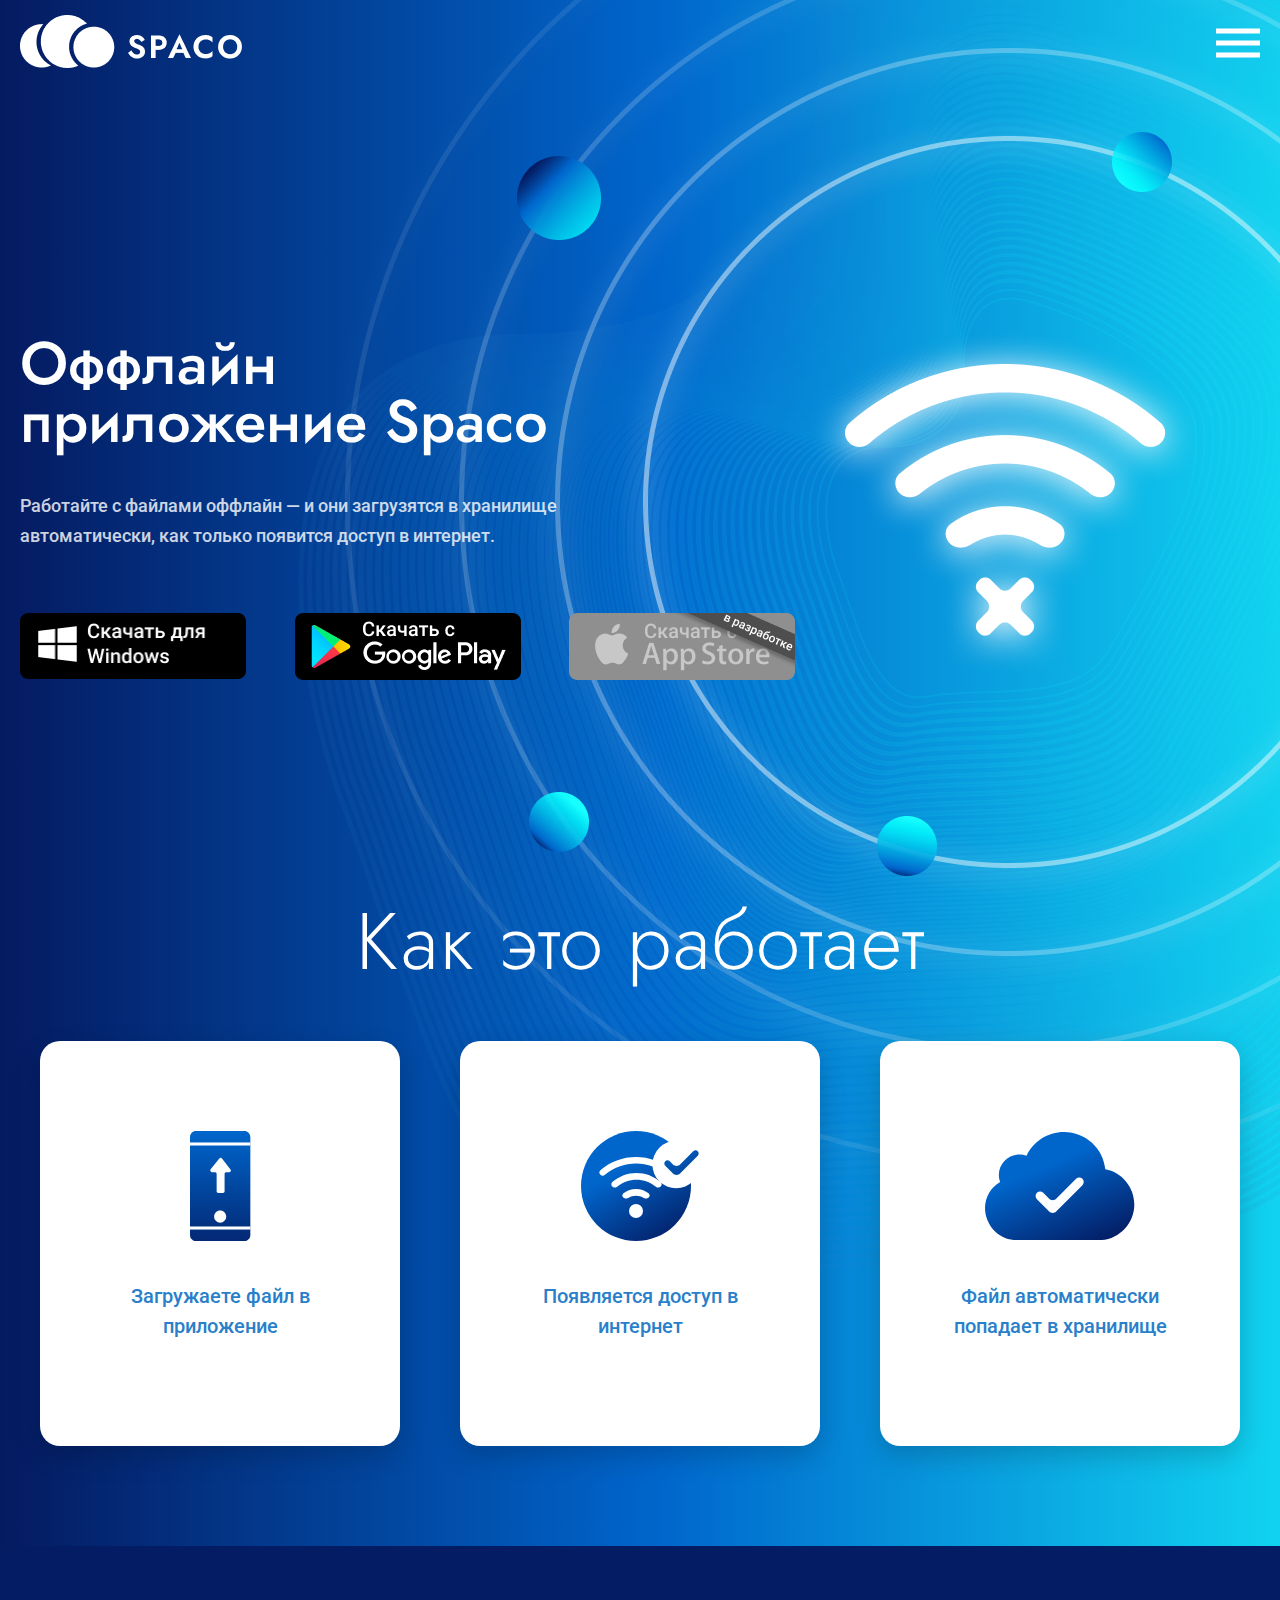
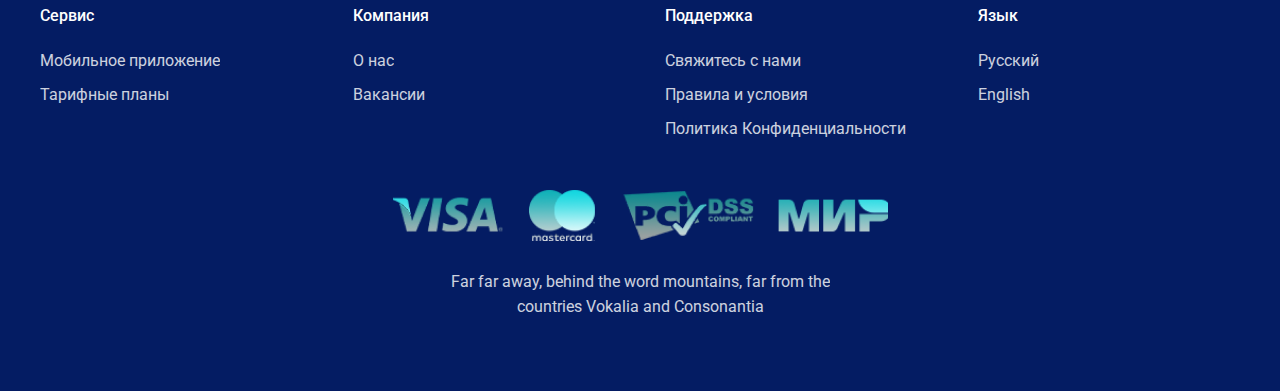
==== of_spaco.html @ 5878459e "fix" ====
<!DOCTYPE html>
<html>
  <head>
    <meta charset="UTF-8"/>
    <meta name="viewport" content="width=device-width, initial-scale=1.0"/>
    <meta http-equiv="X-UA-Compatible" content="ie=edge"/>
    <link rel="shortcut icon" href="favicon.png" type="image/png"/>
    <link rel="stylesheet" href="css/main.css"/>
    <link rel="preconnect" href="https://fonts.gstatic.com"/>
    <link href="https://fonts.googleapis.com/css2?family=Jost:ital,wght@0,100;0,200;0,300;0,400;0,500;0,600;0,700;0,800;0,900;1,100;1,200;1,300;1,400;1,500;1,600;1,700;1,800;1,900&amp;family=Roboto:ital,wght@0,100;0,300;0,400;0,500;0,700;0,900;1,100;1,300;1,400;1,500;1,700;1,900&amp;display=swap" rel="stylesheet"/>
    <title>Spaco</title>
  </head>
</html>
<body>
  <header>
    <section class="nav">
      <div class="box">
        <div class="nav_wrap">
          <div class="nav_logo"><img src="img/nav_logo.png"/></div>
          <div class="nav_wrap_menu">
            <div class="nav_menu"><a href="#">О нас</a><a href="#">Тарифы</a><a href="#">Вакансии</a><a href="#">Поддержка</a>
            </div>
            <div class="nav_aside">
              <div class="nav_button"><a href="#">Мобильное приложение</a></div>
              <div class="nav_login"><span><a href="#">Регистрация</a><span>|</span><a href="#">Вход</a></span></div>
            </div>
          </div>
          <div class="nav_burger burger"><a class="burger_button"><span class="burger_line"></span></a></div>
        </div>
      </div>
      <div class="burger_menu">
        <div class="burger_menu_wrap"><a class="burger_link" href="#">О нас</a><a class="burger_link" href="#">Тарифы</a><a class="burger_link" href="#">Вакансии</a><a class="burger_link" href="#">Поддержка</a><a class="burger_link" href="#">Регистрация</a><a class="burger_link" href="#">Вход</a>
          <div class="burger_menu--button"><a class="burger_link" href="#">Мобильное приложение</a></div>
        </div>
      </div>
    </section>
  </header>
  <main>
    <section class="of_banner"><img class="of_banner_logo" src="img/bg_logo_ofSpaco.png" alt=""/><img class="of_banner_logo_ipad" src="img/bg_logo_ofSpaco-ipad.png" alt=""/><img class="of_banner_logo_mobile" src="img/bg_logo_ofSpaco-mobile.png" alt=""/>
      <div class="box">
        <div class="of_banner_content">
          <div class="of_banner_title">
            <h2>Оффлайн приложение Spaco</h2>
          </div>
          <div class="of_banner_text">
            <p>Работайте с файлами оффлайн — и они загрузятся в хранилище автоматически, как только появится доступ в интернет.</p>
          </div>
        </div>
        <div class="of_banner_methods" id="of_spaco">
          <div class="of_banner_method"><a href="#"><img src="img/dl_window.png" alt=""/></a></div>
          <div class="of_banner_method"><a href="#"><img src="img/dl_google.png" alt=""/></a></div>
          <div class="of_banner_method"><a href="#"><img src="img/dl_appStore.png" alt=""/></a></div>
        </div>
      </div>
      <div class="of_banner_article">
        <div class="container">
          <div class="of_banner_article--title">
            <h1>Как это работает</h1>
          </div>
          <div class="of_banner_cards">
            <div class="of_banner_card-wrap">
              <div class="of_banner_card of_card">
                <div class="of_card_img"><img src="img/of_card_app.svg"/></div>
                <div class="of_card_text"><a href="#">Загружаете файл в приложение</a></div>
              </div>
            </div>
            <div class="of_banner_wrap-arrow"><img class="of_banner_arrow" src="img/of_card_arrow.png" alt=""/></div>
            <div class="of_banner_card-wrap">
              <div class="of_banner_card of_card">
                <div class="of_card_img"><img src="img/of_card_wifi.svg"/></div>
                <div class="of_card_text"><a href="#">Появляется доступ в интернет</a></div>
              </div>
            </div>
            <div class="of_banner_wrap-arrow"><img class="of_banner_arrow" src="img/of_card_arrow.png" alt=""/></div>
            <div class="of_banner_card-wrap">
              <div class="of_banner_card of_card">
                <div class="of_card_img"><img src="img/of_card_cloud.svg"/></div>
                <div class="of_card_text"><a href="#">Файл автоматически попадает в хранилище</a></div>
              </div>
            </div>
            <div class="of_banner_wrap-arrow"><img class="of_banner_arrow" src="img/of_card_arrow.png" alt=""/></div>
          </div>
        </div>
      </div>
    </section>
  </main>
  <footer>
    <section class="footer">
      <div class="container">
        <div class="footer_nav">
          <div class="footer_col">
            <div class="footer_col--title"><a href="#">Сервис</a></div>
            <div class="footer_col--link"><a href="#">Мобильное приложение</a><a href="#">Тарифные планы</a>
            </div>
          </div>
          <div class="footer_col">
            <div class="footer_col--title"><a href="#">Компания</a></div>
            <div class="footer_col--link"><a href="#">О нас</a><a href="#">Вакансии</a>
            </div>
          </div>
          <div class="footer_col">
            <div class="footer_col--title"><a href="#">Поддержка</a></div>
            <div class="footer_col--link"><a href="#">Свяжитесь с нами</a><a href="#">Правила и условия</a><a href="#">Политика Конфиденциальности</a>
            </div>
          </div>
          <div class="footer_col">
            <div class="footer_col--title"><a href="#">Язык</a></div>
            <div class="footer_col--link"><a href="#">Русский</a><a href="#">English</a>
            </div>
          </div>
        </div>
        <div class="footer_info">
          <div class="footer_logo"><img src="img/footer_logo.png"/></div>
          <div class="footer_text">
            <p>Far far away, behind the word mountains, far from the countries Vokalia and Consonantia</p>
          </div>
        </div>
      </div>
    </section>
  </footer>
  <script src="js/of_spaco.js"></script>
  <script src="https://ajax.googleapis.com/ajax/libs/jquery/3.5.1/jquery.min.js"></script>
  <script src="js/main.js"></script>
</body>
---- css/main.css ----
@charset "UTF-8";a,abbr,acronym,address,applet,article,aside,audio,b,big,blockquote,body,canvas,caption,center,cite,code,dd,del,details,dfn,div,dl,dt,em,embed,fieldset,figcaption,figure,footer,form,h1,h2,h3,h4,h5,h6,header,hgroup,html,i,iframe,img,ins,kbd,label,legend,li,mark,menu,nav,object,ol,output,p,pre,q,ruby,s,samp,section,small,span,strike,strong,sub,summary,sup,table,tbody,td,tfoot,th,thead,time,tr,tt,u,ul,var,video{margin:0;padding:0;border:0;font-size:100%;font:inherit;vertical-align:baseline;box-sizing:border-box}article,aside,details,figcaption,figure,footer,header,hgroup,menu,nav,section{display:block}body{line-height:1}ol,ul{list-style-image:url([data-uri])}blockquote,q{quotes:none}blockquote:after,blockquote:before,q:after,q:before{content:'';content:none}table{border-collapse:collapse;border-spacing:0}.nav_active{max-height:100%;height:100%;overflow:auto}.nav{position:fixed;top:0;left:0;right:0;z-index:1000;min-height:100px;max-width:100%;width:100%}.nav_wrap{display:flex;flex-wrap:wrap;align-items:center;padding:15px 0}.nav_logo{padding:0 25px 0 0}.nav_wrap_menu{font-family:Roboto,sans-serif;display:flex;justify-content:space-between;flex-wrap:wrap;align-items:center;flex-grow:1}.nav_menu{display:flex;flex-wrap:wrap;padding:0 10px}.nav_menu a{padding:25px 50px;display:block;font-size:18px;line-height:19px;font-weight:500;color:#fff;text-decoration:none;border-bottom:2px solid rgba(255,255,255,0)}.nav_menu a:hover{border-bottom:2px solid #fff}.nav_aside{display:flex;align-items:center;flex-wrap:wrap}.nav .hidden_button{display:none}.nav_button{padding:0 40px 0 5px}.nav_button a{padding:23px 45px;border-radius:50px;text-decoration:none;font-size:16px;line-height:16px;font-weight:500;border:3px solid #fff;box-sizing:border-box;box-shadow:0 0 23px rgba(24,255,255,.44);color:#fff;background:#06c;transition:.4s;display:block}.nav_button a:hover{background:#fff;color:#06c}.nav_button a:active,.nav_button a:focus{background:#9aafd0;box-shadow:0 0 23px rgba(24,255,255,.44);border-color:#9aafd0;color:#06c}.nav_login{font-family:Roboto,sans-serif;color:#fff}.nav_login span a{font-family:Roboto,sans-serif;font-weight:500;font-size:16px;line-height:19px;color:#fff;text-decoration:none;padding:0 6px}.nav_login span a:hover{text-decoration:underline}.burger{position:relative;height:44px;width:50px;padding:2px 0 2px 6px;display:none}.burger_button{position:relative;display:block;width:100%;height:100%;cursor:pointer}.burger_line{top:50%;left:50%;transform:translate(-50%,-50%)}.burger_line::after{content:'';top:12px}.burger_line::before{content:'';top:-12px}.burger_line,.burger_line::after,.burger_line::before{width:100%;height:5px;background:#fff;position:absolute}.burger_button--active .burger_line{background-color:transparent}.burger_button--active .burger_line::before{transform:rotate(45deg);top:0}.burger_button--active .burger_line::after{transform:rotate(-45deg);top:0}.burger_menu{background-color:#06c;display:none}.burger_menu_wrap{display:flex;flex-direction:column;padding:30px 0 50px 0}.burger_menu_wrap a{padding:25px 0;max-width:100%;width:100%;text-align:center;font-size:18px;line-height:19px;font-weight:500;color:#fff;text-decoration:none;border-bottom:2px solid rgba(255,255,255,0)}.burger_menu_wrap a:hover{border-bottom:2px solid #fff}.burger_menu--button{text-align:center;display:none;padding-top:20px}.burger_menu--button a{padding:23px 15px;max-width:270px;width:100%;border-radius:50px;text-decoration:none;background:#06c;font-size:16px;line-height:16px;font-weight:500;border:3px solid #fff;box-sizing:border-box;box-shadow:0 0 23px rgba(24,255,255,.44);color:#fff;transition:.4s;display:inline-block}.burger_menu--button a:hover{background-color:#fff;color:#06c}.burger_menu--button a:active,.burger_menu--button a:focus{background:#9aafd0;box-shadow:0 0 23px rgba(24,255,255,.44);border-color:#9aafd0;color:#06c}*{margin:0;padding:0;box-sizing:border-box}.box{max-width:1640px;width:100%;padding:0 20px;margin:0 auto}.container{max-width:1380px;width:100%;padding:0 15px;margin:0 auto}main{overflow:hidden}.banner{min-height:1000px;position:relative;padding-top:100px}.banner_logo{margin-top:30px;margin-left:360px}.banner_logo,.banner_logo_ipad,.banner_logo_mobile{position:absolute;top:50%;left:50%;transform:translate(-50%,-50%);z-index:-1}.banner_logo_ipad{display:none;width:1150px;margin-top:-210px}.banner_logo_mobile{display:none;width:1400px;margin-top:-780px;margin-left:-30px}.banner:before{content:"";max-width:100%;position:absolute;width:100%;top:0;left:0;right:0;bottom:-350px;z-index:-2;background:linear-gradient(to left,#18ffff -19.73%,#06c 48.41%,#060644 113.77%)}.banner_content{margin-top:150px;padding:10px 10px 10px 0;max-width:590px;width:100%}.banner_title{margin-bottom:25px}.banner_title h2{font-family:Jost,sans-serif;font-weight:500;font-size:60px;line-height:58px;color:#fff}.banner_text{font-family:Roboto,sans-serif;color:#fff;margin-bottom:30px}.banner_text h4{font-weight:700;font-size:30px;line-height:41px;mix-blend-mode:normal;opacity:.8;margin-bottom:10px}.banner_text p{font-weight:500;font-size:18px;line-height:30px;mix-blend-mode:normal;opacity:.8;margin:7px 0}.of_banner{min-height:1500px;position:relative;padding-top:100px;background:linear-gradient(to left,#18ffff -19.73%,#06c 48.41%,#060644 113.77%)}.of_banner_logo{margin-top:-325px;margin-left:360px}.of_banner_logo,.of_banner_logo_ipad,.of_banner_logo_mobile{position:absolute;left:50%;transform:translate(-50%,0);z-index:0}.of_banner_logo_ipad{display:none;width:1150px;margin-top:-430px}.of_banner_logo_mobile{display:none;width:1400px;margin-top:-880px;margin-left:-30px}.of_banner_content{margin-top:225px;padding:10px 10px 10px 0;max-width:590px;width:100%;position:relative;z-index:2}.of_banner_title{margin-bottom:40px}.of_banner_title h2{font-family:Jost,sans-serif;font-weight:500;font-size:60px;line-height:58px;color:#fff}.of_banner_text{font-family:Roboto,sans-serif;color:#fff;margin-bottom:30px}.of_banner_text h4{font-weight:700;font-size:30px;line-height:41px;mix-blend-mode:normal;opacity:.8;margin-bottom:10px}.of_banner_text p{font-weight:500;font-size:18px;line-height:30px;mix-blend-mode:normal;opacity:.8;margin:7px 0}.of_banner_methods{max-width:775px;position:relative;z-index:2;padding:20px 0;flex-wrap:wrap;justify-content:space-between;width:100%;display:flex}.of_banner_method{max-width:226px;width:100%;height:auto}.of_banner_method a{width:100%;height:100%;display:inline-block}.of_banner_method img{width:100%;height:100%;-o-object-fit:contain;object-fit:contain}.of_banner_article{position:relative;z-index:2;padding:200px 0 50px 0}.of_banner_cards{display:flex;flex-wrap:wrap;justify-content:space-between;align-items:stretch}.of_banner_card-wrap{padding:0 25px;margin-bottom:50px}.of_banner_card{width:360px;background:#fff;box-shadow:0 10px 27px rgba(0,0,0,.18);border-radius:20px;height:100%}.of_banner .of_card{padding:90px 60px}.of_banner .of_card_img{width:150px;height:110px;margin:0 auto;margin-bottom:40px}.of_banner .of_card_img img{width:100%;height:100%;-o-object-fit:contain;object-fit:contain}.of_banner .of_card_text{text-align:center}.of_banner .of_card_text a{font-family:Roboto,sans-serif;font-weight:500;font-size:20px;line-height:30px;color:#297fca;text-decoration:none;margin-bottom:15px;display:inline-block}.of_banner_article--title{padding:0 25px;text-align:center;margin-bottom:60px}.of_banner_article--title h1{font-family:Jost,sans-serif;font-weight:300;font-size:80px;line-height:80px;color:#fff}.of_banner_wrap-arrow{display:flex;align-items:center;margin-bottom:50px}.of_banner_wrap-arrow:last-child{display:none}.of_banner_arrow{width:30px;height:60px}.vacancy_content{max-width:680px;width:100%}.vacancy_banner_article--title{padding:0 25px;text-align:center;margin-bottom:60px}.vacancy_banner_article--title h1{font-family:Jost,sans-serif;font-weight:300;font-size:80px;line-height:80px;color:#fff}.vacancy_banner_cards{display:flex;flex-wrap:wrap;justify-content:center;align-items:stretch}.vacancy_banner_card-wrap{padding:0 20px;margin-bottom:50px}.vacancy_banner_card{width:360px;background:#fff;box-shadow:0 10px 27px rgba(0,0,0,.18);border-radius:20px;height:100%}.vacancy_banner_join{padding:50px 50px 100px 50px;text-align:center;color:#fff}.vacancy_banner_join-text h1{font-size:60px;line-height:60px;font-family:Jost;font-weight:500;margin-bottom:20px}.vacancy_banner_join-text p{font-size:30px;line-height:41px;font-weight:700;opacity:.8;font-family:Roboto;margin-bottom:35px}.vacancy_card{padding:50px 30px 55px 30px}.vacancy_card_title{text-align:center;padding:0 10px}.vacancy_card_title a{font-family:Roboto,sans-serif;font-weight:500;font-size:20px;line-height:30px;min-height:55px;color:#297fca;text-decoration:none;margin-bottom:15px;display:inline-block}.vacancy_card_text p{font-size:16px;line-height:25px;opacity:.8;color:#041c63;font-family:Roboto}.support_banner_logo{margin-top:-286px;margin-left:360px}.support_banner_logo,.support_logo_ipad,.support_logo_mobile{position:absolute;left:50%;transform:translate(-50%,0);z-index:0}.support_logo_ipad{display:none;width:1050px;margin-top:-350px}.support_logo_mobile{display:none;width:1400px;margin-top:-880px;margin-left:-30px}.support_content{margin-top:225px;padding:10px 10px 10px 0;max-width:870px;width:100%;position:relative;z-index:2}.support_title{margin-bottom:40px}.support_title h2{font-family:Jost,sans-serif;font-weight:500;font-size:60px;line-height:60px;color:#fff}.support_wrap-cards{padding:170px 75px 100px 75px;position:relative;z-index:2}.support_card{display:flex;align-items:center;padding:70px 60px;background:#fff;box-shadow:0 10px 27px rgba(0,0,0,.18);border-radius:10px;margin-bottom:50px}.support_card-text{padding-left:25px}.support_card-text p{font-size:30px;line-height:41px;color:#041c63}.support_card_wrap-img{display:flex;align-items:center;padding-right:25px}.support_card-img{width:110px;height:110px}.support_card-img img{max-width:100%;width:100%;height:100%;-o-object-fit:contain;object-fit:contain}.support_aside{padding:90px 0 170px 0}.support_aside-button,.support_aside-contact,.support_aside-title{text-align:center;padding:20px 150px;color:#041c63;font-family:Roboto}.support_aside-title{margin-bottom:30px}.support_aside-title h4{font-size:30px;line-height:41px;font-weight:700}.support_aside-contact{margin-bottom:20px}.support_aside-contact p{font-size:30px;line-height:41px;font-weight:700;opacity:.8;margin-bottom:15px}.support_aside-contact a{font-size:66.1765px;line-height:61px;font-weight:700;color:#041c63;text-decoration:none;background-image:linear-gradient(to bottom,#041c63 75%,transparent 75%);background-position:0 1.04em;background-repeat:no-repeat;background-size:100% 5px}.rates_aside{padding:80px 0;background:linear-gradient(to left,#18ffff -19.73%,#06c 48.41%,#060644 113.77%)}.rates_aside-button,.rates_aside-title{padding:10px 100px;text-align:center}.rates_aside-title{font-size:60px;line-height:60px;font-family:Jost;color:#fff;margin-bottom:25px}.rates_slider{padding-top:30px;align-items:flex-start;padding-bottom:40px;display:flex}.rates_slider-wrap{width:100%;position:relative}.rates_slider button{display:none!important}.rates_points-wrap{padding:150px 0 40px 0;position:relative;min-width:372px;overflow:hidden}.rates_points-title-mobile{padding:40px 10px 10px 20px;display:none}.rates_points-title-mobile h4{font-family:Jost;font-weight:500;font-size:35px;line-height:35px;color:#fff;margin-bottom:10px}.rates_points-title-mobile p{font-family:Roboto;font-weight:700;font-size:25px;line-height:30px;color:#fff;opacity:.8}.rates_points-title{display:none;padding:10px 0}.rates_points-title h4{font-family:Jost;font-weight:500;font-size:60px;line-height:58px;color:#fff}.rates_points-title p{font-family:Roboto;font-weight:500;font-size:30px;line-height:80px;color:#fff;opacity:.8}.rates_point{padding-left:15px}.rates_point p{font-size:18px;line-height:56px;opacity:.8;font-family:Roboto;color:#fff}.rates_point:nth-child(2n+1){background:rgba(4,28,99,.2)}.rates_tariff-wrap{padding:0 10px;position:relative}.rates_tariff-wrap:hover .b_popup-wrap{display:block}.rates_tariff_points{margin-bottom:20px}.rates_tariff{min-width:225px;padding:20px 0 35px 0;background:linear-gradient(0deg,#fff,#fff),linear-gradient(329.31deg,#041c63 5.49%,#06c 65.66%);box-shadow:0 10px 27px rgba(0,0,0,.18);border-radius:20px;position:relative;height:100%}.rates_tariff-title{text-align:center;padding:0 15px;margin-bottom:20px}.rates_tariff-title h5{font-family:Jost;font-weight:500;font-size:30px;line-height:58px;color:#041c63}.rates_tariff_price{width:190px;height:190px;background:linear-gradient(329.31deg,#041c63 5.49%,#06c 65.66%);border-radius:50% 50%;margin:0 auto 20px}.rates_tariff_price-wrap{max-width:100%;width:100%;height:100%;display:flex;flex-direction:column;align-items:center;justify-content:center}.rates_tariff_price--currency p{font-family:Roboto;font-weight:700;font-size:20px;line-height:41px;color:#fff}.rates_tariff_price--cost p{font-family:Jost;font-weight:500;font-size:60px;line-height:60px;color:#fff}.rates_tariff_price--time p{font-family:Roboto;font-weight:400;font-size:20px;line-height:41px;opacity:.7;color:#fff}.rates_tariff_points-title{text-align:center}.rates_tariff_points-title p{font-family:Roboto;font-weight:700;font-size:30px;line-height:56px;color:#041c63}.rates_tariff_point{height:56px;display:flex;align-items:center;justify-content:center}.rates_tariff_point:nth-child(2n+1){background:rgba(196,196,196,.2)}.rates_tariff_button{text-align:center}.rates_tariff_button a{display:inline-block;position:relative;z-index:2;padding:23px 60px;border-radius:50px;text-decoration:none;color:#fff;font-size:16px;line-height:16px;font-weight:500;background-color:#fff;text-align:center;font-family:Roboto,sans-serif;transition:.4s}.rates_tariff_button a:before{content:"";position:absolute;z-index:-1;top:50%;left:50%;transform:translate(-50%,-50%);width:100%;height:100%;padding:5px;border-radius:50px;background:linear-gradient(329.31deg,#041c63 5.49%,#06c 65.66%)}.rates_tariff_button a:active,.rates_tariff_button a:focus,.rates_tariff_button a:hover{background:0 0;color:#fff}.rates_tariff_button a:active:before,.rates_tariff_button a:focus:before{background:#041c63}.b_popup-wrap{display:none;top:-100px;left:-250px;position:absolute;max-width:395px;min-width:395px;width:100%;height:150px;background:#fff;opacity:.9;border:1px solid red;box-sizing:border-box;border-radius:20px;padding:25px 30px;z-index:3}.b_popup-wrap:before{border:40px solid transparent;border-bottom-color:red;position:absolute;top:100%;right:40px;transform:rotate(180deg);content:''}.b_popup-wrap:after{border:38px solid transparent;border-bottom-color:#fff;position:absolute;top:100%;transform:rotate(180deg);right:42px;content:''}.b_popup-wrap p{font-family:Roboto;font-weight:400;font-size:18px;line-height:30px;display:flex;height:100%;align-items:center;text-align:center;color:red}.article{padding-top:50px;padding-bottom:30px}.article_title{padding:0 25px;text-align:center;margin-bottom:60px}.article_title h1{font-family:Jost,sans-serif;font-weight:300;font-size:80px;line-height:80px;color:#fff}.article_cards{display:flex;flex-wrap:wrap;justify-content:space-between;align-items:stretch}.article_card-wrap{padding:0 25px;margin-bottom:50px}.article_card{width:360px;background:#fff;box-shadow:0 10px 27px rgba(0,0,0,.18);border-radius:20px;height:100%}.article_button{text-align:center}.card{padding:50px 20px 60px 20px}.card_img{width:110px;height:110px;margin:0 auto;margin-bottom:40px}.card_img img{width:100%;max-height:100%;height:auto;-o-object-fit:contain;object-fit:contain}.card_text{text-align:center}.card_text a{font-family:Roboto,sans-serif;font-weight:500;font-size:20px;line-height:30px;color:#297fca;text-decoration:none;margin-bottom:15px;display:inline-block}.card_text p{font-family:Roboto,sans-serif;font-weight:400;font-size:16px;line-height:25px;color:#041c63;mix-blend-mode:normal;opacity:.8}.footer{background:#041c63;min-height:445px;padding:60px 0}.footer_nav{display:flex;justify-content:space-between}.footer_col{padding:0 25px;max-width:25%;width:100%;margin-bottom:40px}.footer_col--link>a,.footer_col--title>a{font-family:Roboto;color:#fff;font-size:16px;text-decoration:none;display:block}.footer_col--title{margin-bottom:23px}.footer_col--title a{line-height:19px;font-weight:500}.footer_col--title a:hover{text-decoration:underline}.footer_col--link a{margin:9px 0;line-height:25px;mix-blend-mode:normal;opacity:.8;font-weight:400}.footer_col--link a:hover{text-decoration:underline}.footer_text{padding:0 25px;text-align:center}.footer_text p{font-size:16px;line-height:25px;font-family:Roboto,sans-serif;opacity:.8;color:#fff;font-weight:400;max-width:400px;width:100%;margin:0 auto}.footer_logo{max-width:495px;width:100%;margin:0 auto;margin-bottom:25px}.footer_logo img{max-width:100%;width:100%;-o-object-fit:cover;object-fit:cover}.slick-slider{position:relative;display:block;box-sizing:border-box;-webkit-touch-callout:none;-webkit-user-select:none;-ms-user-select:none;user-select:none;touch-action:pan-y;-webkit-tap-highlight-color:transparent}.slick-list{position:relative;overflow:hidden;display:block;margin:0;padding:0}.slick-list:focus{outline:0}.slick-list.dragging{cursor:pointer;cursor:hand}.slick-slider .slick-list,.slick-slider .slick-track{transform:translate3d(0,0,0)}.slick-track{position:relative;left:0;top:0;display:block;margin-left:auto;margin-right:auto}.slick-track:after,.slick-track:before{content:"";display:table}.slick-track:after{clear:both}.slick-loading .slick-track{visibility:hidden}.slick-slide{float:left;height:100%;min-height:1px;display:none}[dir=rtl] .slick-slide{float:right}.slick-slide img{display:block}.slick-slide.slick-loading img{display:none}.slick-slide.dragging img{pointer-events:none}.slick-initialized .slick-slide{display:block}.slick-loading .slick-slide{visibility:hidden}.slick-vertical .slick-slide{display:block;height:auto;border:1px solid transparent}.slick-arrow.slick-hidden{display:none}.slick-next,.slick-prev{font-size:0;line-height:0;position:absolute;bottom:0;display:block;width:88px;height:88px;padding:0;cursor:pointer;color:transparent;border:none;outline:0;background:0 0;z-index:200}.slick-next:focus,.slick-next:hover,.slick-prev:focus,.slick-prev:hover{color:transparent;outline:0;background:0 0}.slick-next:focus:before,.slick-next:hover:before,.slick-prev:focus:before,.slick-prev:hover:before{opacity:1}.slick-next.slick-disabled:before,.slick-prev.slick-disabled:before{opacity:.25}.slick-next:before,.slick-prev:before{content:'';display:block;width:100%;height:100%;background-color:#0b82f9;border-radius:50%;opacity:.75;background-image:url(../img/slider_icon.svg);background-repeat:no-repeat;background-position:center}.slick-prev{left:-110px}.slick-prev:before{transform:scale(-1,1)}.slick-next{right:-110px}.slick-dotted.slick-slider{margin-bottom:30px}.slick-dots{position:absolute;bottom:-25px;display:block;width:100%;padding:0;margin:0;list-style:none;text-align:center}.slick-dots li{position:relative;display:inline-block;width:20px;height:20px;margin:0 5px;padding:0;cursor:pointer}.slick-dots li button{font-size:0;line-height:0;display:block;width:20px;height:20px;padding:5px;cursor:pointer;color:transparent;border:0;outline:0;background:0 0}.slick-dots li button:focus,.slick-dots li button:hover{outline:0}.slick-dots li button:focus:before,.slick-dots li button:hover:before{opacity:1}.slick-dots li button:before{font-family:slick;font-size:6px;line-height:20px;position:absolute;top:0;left:0;width:20px;height:20px;content:'•';text-align:center;opacity:.25;color:#000;-webkit-font-smoothing:antialiased;-moz-osx-font-smoothing:grayscale}.slick-dots li.slick-active button:before{opacity:.75;color:#000}.reviews{overflow:hidden}.reviews__container{max-width:1630px;width:100%;padding-left:25px;padding-right:25px;margin:0 auto}.reviews__content{width:100%;padding-top:144px;padding-bottom:170px;margin-left:auto}.reviews__title{font-family:Jost,sans-serif;font-weight:300;font-size:80px;line-height:.87;color:#041c63;margin-left:544px;min-height:154px;margin-right:225px;padding-bottom:55px}.reviews-slider img{width:100%;height:100%;-o-object-fit:cover;object-fit:cover;-o-object-position:center;object-position:center}.reviews-slider .slick-slide:focus{outline:0}.reviews-slider1{font-family:Roboto,sans-serif;margin-left:544px;margin-right:225px;min-height:260px;padding-bottom:20px}.reviews-slider1__title{font-size:32px;line-height:1.19;color:#041c63;padding-bottom:20px}.reviews-slider1__text{font-size:20px;line-height:1.5;color:rgba(4,28,99,.8)}.reviews-slider2__img-block{width:200px;height:200px;border-radius:50%;overflow:hidden;flex-shrink:0}.reviews-slider2__slide{display:flex!important;justify-content:center}.reviews-slider2 .slick-slide.slick-current.slick-active{max-width:0!important;opacity:0!important}.reviews-slider-wrap{position:relative;padding:0 113px}.reviews-current-slide{position:absolute;left:75px;top:-420px;z-index:200;-webkit-user-select:none;-ms-user-select:none;user-select:none}.reviews-current-slide__img-block{width:360px;height:360px;border-radius:50%;overflow:hidden}.reviews-current-slide.active{animation-duration:.5s;animation-name:slide-animation}@keyframes slide-animation{0%{transform:translate(0,340px) scale(.55)}1%{transform:translate(0,340px) scale(.55)}100%{transform:translate(0,0) scale(1);opacity:1}}.ps{overflow:hidden!important;overflow-anchor:none;-ms-overflow-style:none;touch-action:auto;-ms-touch-action:auto}.ps__rail-x{display:none;opacity:0;transition:background-color .2s linear,opacity .2s linear;-webkit-transition:background-color .2s linear,opacity .2s linear;height:15px;bottom:0;position:absolute}.ps__rail-y{display:none;opacity:0;transition:background-color .2s linear,opacity .2s linear;-webkit-transition:background-color .2s linear,opacity .2s linear;width:15px;right:0;position:absolute}.ps--active-x>.ps__rail-x,.ps--active-y>.ps__rail-y{display:block;background-color:transparent}.ps--focus>.ps__rail-x,.ps--focus>.ps__rail-y,.ps--scrolling-x>.ps__rail-x,.ps--scrolling-y>.ps__rail-y,.ps:hover>.ps__rail-x,.ps:hover>.ps__rail-y{opacity:.6}.ps .ps__rail-x.ps--clicking,.ps .ps__rail-x:focus,.ps .ps__rail-x:hover,.ps .ps__rail-y.ps--clicking,.ps .ps__rail-y:focus,.ps .ps__rail-y:hover{background-color:#eee;opacity:.9}.ps__thumb-x{background-color:#aaa;border-radius:6px;transition:background-color .2s linear,height .2s ease-in-out;-webkit-transition:background-color .2s linear,height .2s ease-in-out;height:6px;bottom:2px;position:absolute}.ps__thumb-y{background-color:#aaa;border-radius:6px;transition:background-color .2s linear,width .2s ease-in-out;-webkit-transition:background-color .2s linear,width .2s ease-in-out;width:6px;right:2px;position:absolute}.ps__rail-x.ps--clicking .ps__thumb-x,.ps__rail-x:focus>.ps__thumb-x,.ps__rail-x:hover>.ps__thumb-x{background-color:#999;height:11px}.ps__rail-y.ps--clicking .ps__thumb-y,.ps__rail-y:focus>.ps__thumb-y,.ps__rail-y:hover>.ps__thumb-y{background-color:#999;width:11px}@supports (-ms-overflow-style:none){.ps{overflow:auto!important}}.ps .ps__rail-x.ps--clicking,.ps .ps__rail-x:focus,.ps .ps__rail-x:hover,.ps .ps__rail-y.ps--clicking,.ps .ps__rail-y:focus,.ps .ps__rail-y:hover{opacity:.2}.ps__thumb-x{opacity:.8}.button_one{display:inline-block;padding:23px 45px;background:linear-gradient(0deg,#fff,#fff),linear-gradient(275.58deg,#06c 7.4%,#18ffff 88.7%);box-shadow:0 0 23px rgba(24,255,255,.44);border-radius:50px;border:3px solid #fff;text-decoration:none;color:#06c;font-size:16px;line-height:16px;font-weight:500;text-align:center;font-family:Roboto,sans-serif;transition:.4s}.button_one:hover{box-shadow:0 0 39px rgba(24,255,255,.8)}.button_one:active,.button_one:focus{background:#9aafd0;box-shadow:0 0 23px rgba(24,255,255,.44);border-color:#9aafd0}.button_two{display:inline-block;position:relative;padding:23px 45px;border-radius:50px;text-decoration:none;color:#041c63;font-size:16px;line-height:16px;font-weight:500;background:#fff;text-align:center;font-family:Roboto,sans-serif;transition:.4s}.button_two:before{content:"";position:absolute;z-index:-1;top:50%;left:50%;transform:translate(-50%,-50%);width:100%;height:100%;padding:5px;border-radius:50px;background:linear-gradient(329.31deg,#041c63 5.49%,#06c 65.66%)}.button_two:active,.button_two:focus,.button_two:hover{background:0 0;color:#fff}.button_two:active:before,.button_two:focus:before{background:#041c63}.button_template{display:inline-block;padding:23px 36px;min-width:272px;height:auto;background:linear-gradient(0deg,#fff,#fff),linear-gradient(275.58deg,#06c 7.4%,#18ffff 88.7%);box-shadow:0 0 23px rgba(24,255,255,.44);border-radius:50px;border:3px solid #fff;text-decoration:none;color:#06c;font-size:16px;line-height:16px;font-weight:500;text-align:center;font-family:Roboto,sans-serif;transition:.4s}.button_template:hover{box-shadow:0 0 39px rgba(24,255,255,.8)}.button_template:active,.button_template:focus{background:#9aafd0;box-shadow:0 0 23px rgba(24,255,255,.44);border-color:#9aafd0}.button_template_two{display:inline-block;position:relative;padding:23px 36px;min-width:272px;border-radius:50px;text-decoration:none;color:#041c63;font-size:16px;line-height:16px;font-weight:500;background:#fff;text-align:center;font-family:Roboto,sans-serif;transition:.4s}.button_template_two:before{content:"";position:absolute;z-index:-1;top:50%;left:50%;transform:translate(-50%,-50%);width:100%;height:100%;padding:5px;border-radius:50px;background:linear-gradient(329.31deg,#041c63 5.49%,#06c 65.66%)}.button_template_two:active,.button_template_two:focus,.button_template_two:hover{background:0 0;color:#fff}.button_template_two:active:before,.button_template_two:focus:before{background:#041c63}body{font-family:Arial,Helvetica,sans-serif;font-size:20px}.fico{display:inline-block;font-size:3rem}.fico::before{display:block}@media screen and (max-width:1630px){.reviews__title{margin-right:100px}.reviews-slider1{margin-right:100px}}@media (max-width:1490px){.burger{display:block}.nav_aside{margin-left:auto}.nav_menu{display:none}.nav_login{display:none}}@media screen and (max-width:1350px){.slick-next,.slick-prev{width:60px;height:60px}.slick-next:before,.slick-prev:before{background-size:12px 22px}.slick-prev{left:-70px}.slick-next{right:-70px}.reviews__title{margin-right:50px;font-size:60px}.reviews-slider1{margin-right:50px}.reviews-slider-wrap{padding:0 70px}}@media (max-width:1320px){.of_banner_wrap-arrow{display:none}}@media (max-width:1260px){.banner_logo{width:1050px;margin-top:-100px;margin-left:260px}.container{max-width:766px;width:100%;padding:0 8px}.article{padding-top:20px}.article_title{max-width:520px;width:100%;margin:0 auto 60px}.article_title h1{font-size:60px;line-height:60px}.article_card,.of_banner_card{width:335px}.article_card-wrap,.of_banner_card-wrap{padding:0 20px}.article_cards,.of_banner_cards{justify-content:center}.article_article--title,.of_banner_article--title{max-width:520px;width:100%;margin:0 auto 60px}.article_article--title h1,.of_banner_article--title h1{font-size:60px;line-height:60px}.vacancy_banner_article--title{max-width:800px;width:100%;margin:0 auto 60px}.vacancy_banner_article--title h1{font-size:60px;line-height:60px}.support_wrap-cards{padding:120px 20px 80px 20px}.support_card{padding:50px 40px}.support_aside-button,.support_aside-contact,.support_aside-title{padding:20px 20px}.rates_aside-button,.rates_aside-title{padding:10px 20px}.rates_aside-title{font-size:47px;line-height:55px}.footer_nav{width:100%;flex-wrap:wrap;margin:0 auto}.footer_col{max-width:50%;width:100%;padding:0 20px}}@media screen and (max-width:1140px){.slick-prev{left:calc(50% - 70px)}.slick-next{right:calc(50% - 70px)}.reviews__container{width:100%;padding:0}.reviews__content{padding-top:70px;padding-bottom:50px;display:flex;flex-direction:column}.reviews__title{width:320px!important;padding-left:15px;padding-right:15px;margin:0 auto;min-height:1px;padding-bottom:25px;font-size:35px;line-height:1;text-align:center;order:1}.reviews-slider1{margin-left:0;margin-right:0;min-height:1px;padding-bottom:80px;order:3}.reviews-slider1__slide{width:320px!important;padding-left:15px;padding-right:15px;margin:0 auto;display:block!important}.reviews-slider1__title{font-size:25px;line-height:1.52;text-align:center}.reviews-slider2__img-block{width:170px;height:170px}.reviews-slider2__slide{width:320px!important;padding-left:15px;padding-right:15px;margin:0 auto}.reviews-slider2 .slick-slide.slick-current.slick-active{max-width:none!important;opacity:1!important}.reviews-slider-wrap{padding:0 0 22px;order:2}.reviews-current-slide{display:none}}@media (max-width:991px){.banner_logo{display:none}.banner_logo_ipad{display:block}.banner_content{margin-top:350px}.of_banner_logo{display:none}.of_banner_logo_ipad{display:block}.of_banner_content{margin-top:350px}.of_banner .of_card{padding:90px 50px}.vacancy_banner_article--title{max-width:680px;width:100%}.vacancy_banner_card{width:323px}.support_banner_logo{display:none}.support_logo_ipad{display:block}.support_content{margin-top:350px}}@media (max-width:767px){.container{max-width:320px;width:100%;padding:0 15px}.box{padding:0 15px}.article_title{max-width:100%;width:100%;padding:0 15px}.article_title h1{font-size:35px;line-height:35px}.article_cards,.of_banner_cards{flex-direction:column;align-items:center}.article_card,.of_banner_card{max-width:100%;width:100%;padding:40px 15px 60px 15px}.article_card-wrap,.of_banner_card-wrap{padding:0;margin-bottom:30px}.article_article--title,.of_banner_article--title{max-width:100%;width:100%;padding:0 15px}.article_article--title h1,.of_banner_article--title h1{font-size:35px;line-height:35px}.banner{min-height:950px}.banner_title h2,.of_banner_title h2{font-size:35px;line-height:35px}.banner_text,.of_banner_text{font-size:25px;line-height:30px}.banner_content,.of_banner_content{max-width:400px;width:100%}.vacancy_banner_article--title{max-width:290px;width:100%}.vacancy_banner_article--title h1{font-size:35px;line-height:35px}.vacancy_banner_cards{max-width:290px;width:100%;padding:0 0;margin:0 auto}.vacancy_banner_card-wrap{max-width:100%;width:100%;padding:0 0;margin-bottom:30px}.vacancy_banner_card{max-width:100%;width:100%}.vacancy_banner_join{padding:20px 0}.vacancy_banner_join-text h1{font-size:35px;line-height:35px}.vacancy_banner_join-text p{font-size:25px;line-height:30px}.vacancy_card{padding:40px 15px}.support_wrap-cards{padding:50px 0 40px 0}.support_card{flex-direction:column;padding:40px 12px 70px 12px}.support_card-text{padding-left:0;text-align:center}.support_card-text p{font-size:16px;line-height:25px}.support_card_wrap-img{margin-bottom:30px;padding-right:0}.support_aside{padding:70px 0}.support_aside-button,.support_aside-contact,.support_aside-title{padding:10px 0}.support_aside-title{margin-bottom:20px}.support_aside-title h4{font-size:25px;line-height:40px}.support_aside-contact{margin-bottom:15px}.support_aside-contact p{font-size:18px;line-height:41px;margin-bottom:0}.support_aside-contact a{line-height:61px;font-size:35px}.rates_aside{padding:60px 0}.rates_aside-button,.rates_aside-title{padding:10px 0}.rates_aside-title{font-size:30px;line-height:41px;margin-bottom:15px}.footer_col{max-width:100%;width:100%;padding:0}.nav{min-height:60px;background:rgba(4,28,99,.8)}.nav_button{display:none}.nav_logo img{max-width:140px;width:100%}.burger_menu--button{display:block}.burger{width:35px;height:28px}.burger_line,.burger_line::after,.burger_line::before{height:4px}.burger_line::after{top:8px}.burger_line::before{top:-8px}.of_banner_logo_mobile{display:block}.of_banner_logo_ipad{display:none}.of_banner_content{margin-top:250px}.of_banner_methods{flex-direction:column;align-items:center}.of_banner_method{margin-bottom:30px}.of_banner .of_card{padding:80px 30px}.of_banner_article{padding-top:50px}.support_logo_mobile{display:block}.support_logo_ipad{display:none}.support_content{margin-top:230px}.support_title h2{font-size:35px;line-height:35px}.support_content{max-width:550px;width:100%}.rate_banner{min-height:750px}.box_rates{padding:0 0}.rates_points-wrap{padding-top:161px;padding-left:10px;min-width:160px}.rates_tariff{padding:20px 0 20px 0;min-width:135px}.rates_tariff-wrap{padding:0 5px}.rates_point{height:43px;display:flex;align-items:center;padding-left:0}.rates_point p{font-size:12px;line-height:18px}.rates_points-title-mobile{display:block}.rates_points-title h4{font-size:38px;line-height:38px}.rates_points-title p{font-size:18px;line-height:30px}.rates_tariff-title h5{font-size:16px;line-height:30px}.rates_tariff_price{width:72px;height:72px}.rates_tariff_price--currency P{font-size:12px;line-height:16px}.rates_tariff_price--cost P{font-size:25px;line-height:22px}.rates_tariff_price--time P{font-size:12px;line-height:16px}.rates_tariff_points-title p{font-size:16px;line-height:30px}.rates_tariff_point>img{width:22.37px;height:20px}.rates_tariff_point{height:43px}.rates_tariff_button a{padding:10px 25px}.b_popup-wrap{padding:10px 20px;min-width:250px;top:-100px;left:-130px;height:130px}.b_popup-wrap p{font-size:12px;line-height:25px}}@media (max-width:500px){.banner{min-height:850px;padding-bottom:30px}.banner_logo_mobile{display:block}.banner_logo_ipad{display:none}.banner_content{margin-top:250px}.burger_menu_wrap a{padding:20px 0}.banner_logo_mobile{position:absolute;left:50%;top:0;transform:translate(-50%,0);z-index:-1}.rate_banner{min-height:550px}}@media screen and (-ms-high-contrast:active),(-ms-high-contrast:none){.ps{overflow:auto!important}}
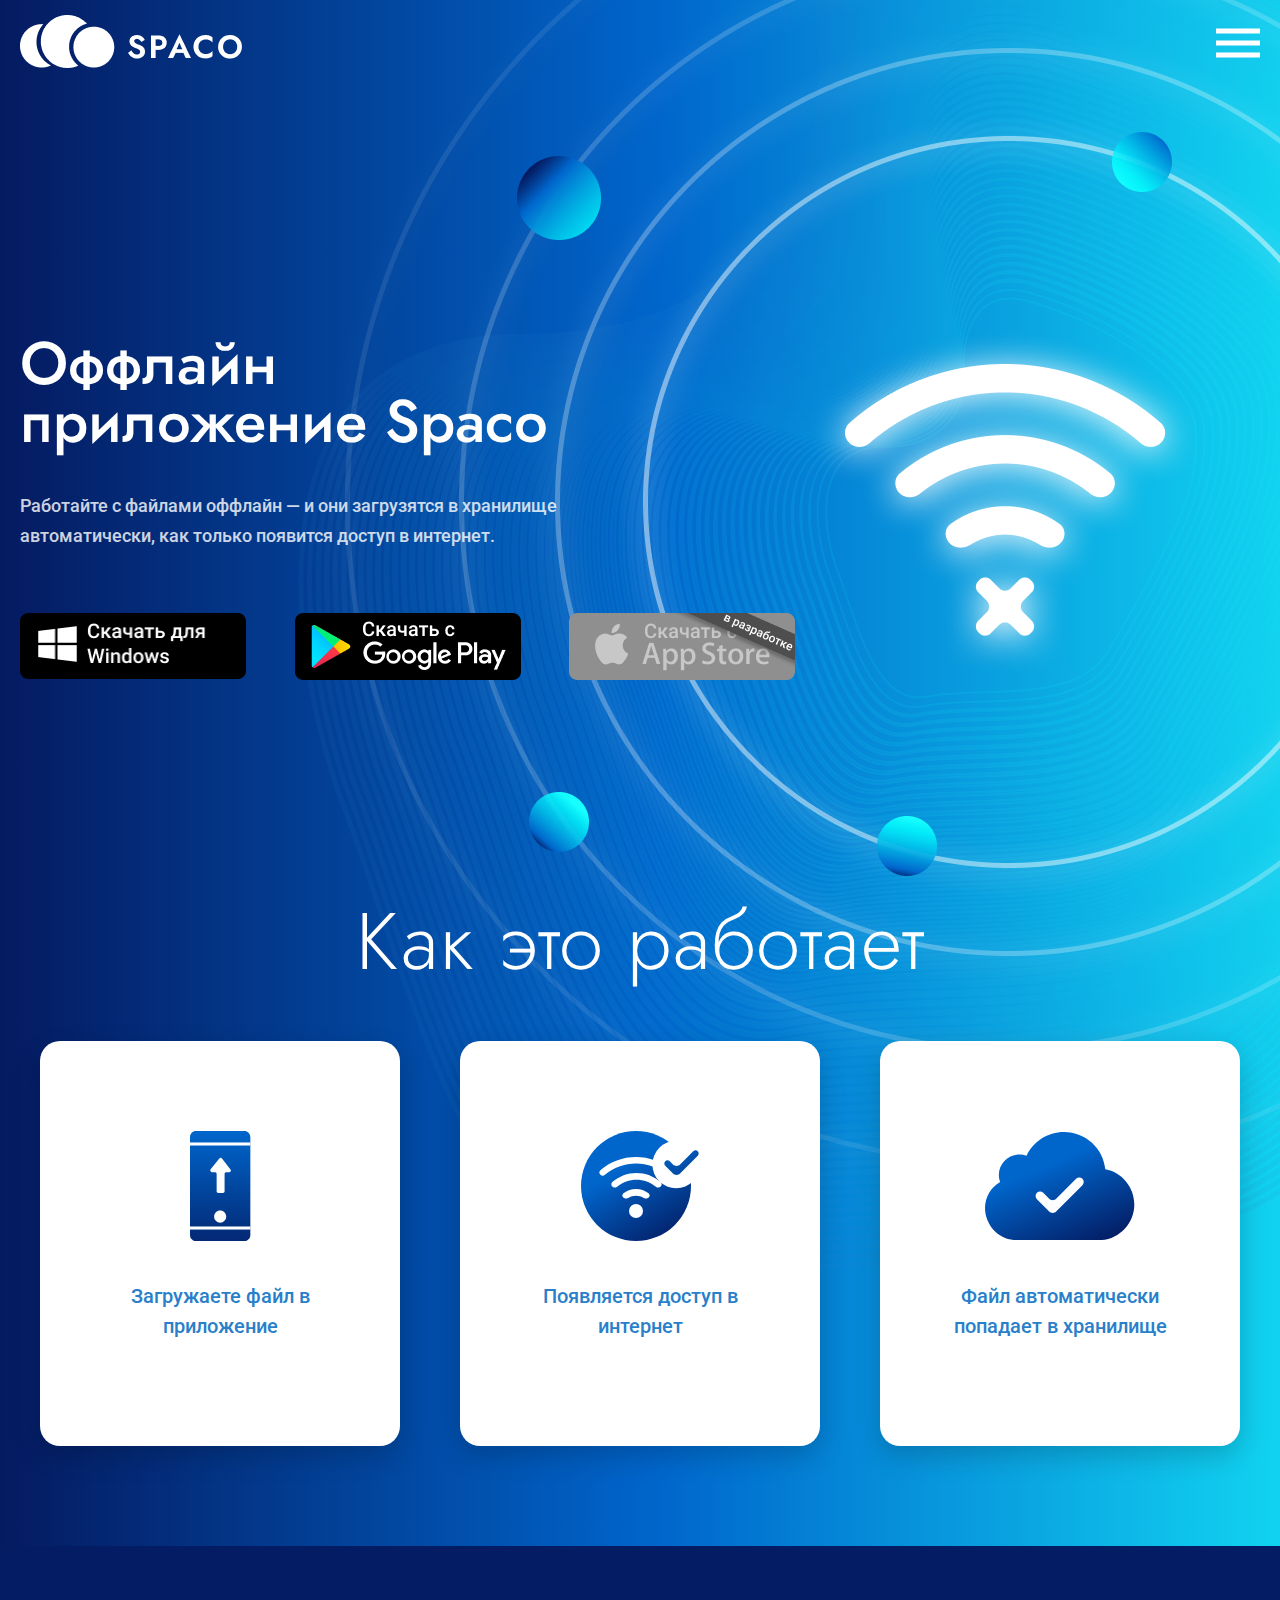
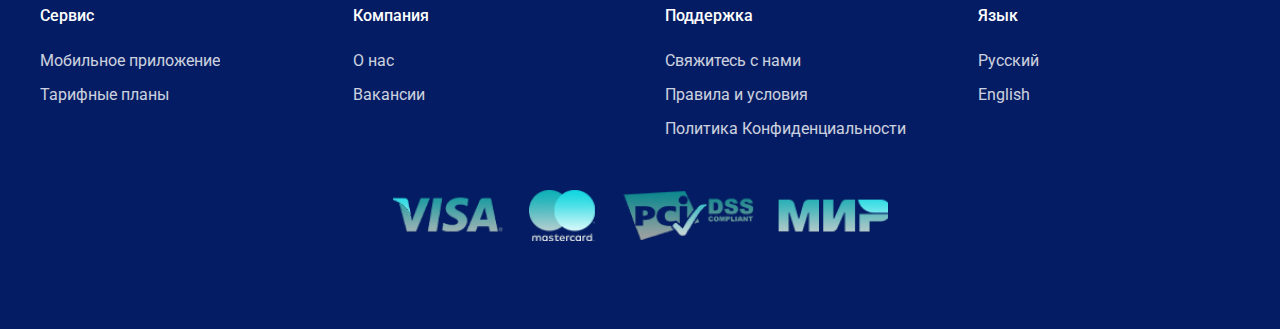
==== commit 794eafa7: "fixed footer" ====
--- a/of_spaco.html
+++ b/of_spaco.html
@@ -13,15 +13,15 @@
 </html>
 <body>
   <header>
-    <section class="nav">
+    <section class="nav nav_bg">
       <div class="box">
         <div class="nav_wrap">
           <div class="nav_logo"><img src="img/nav_logo.png"/></div>
           <div class="nav_wrap_menu">
-            <div class="nav_menu"><a href="#">О нас</a><a href="#">Тарифы</a><a href="#">Вакансии</a><a href="#">Поддержка</a>
+            <div class="nav_menu"><a class="nav_link" href="index.html">О нас</a><a class="nav_link" href="rates.html">Тарифы</a><a class="nav_link" href="vacancy.html">Вакансии</a><a class="nav_link" href="support.html">Поддержка</a>
             </div>
             <div class="nav_aside">
-              <div class="nav_button"><a href="#">Мобильное приложение</a></div>
+              <div class="nav_button"><a href="of_spaco.html">Мобильное приложение</a></div>
               <div class="nav_login"><span><a href="#">Регистрация</a><span>|</span><a href="#">Вход</a></span></div>
             </div>
           </div>
@@ -29,8 +29,8 @@
         </div>
       </div>
       <div class="burger_menu">
-        <div class="burger_menu_wrap"><a class="burger_link" href="#">О нас</a><a class="burger_link" href="#">Тарифы</a><a class="burger_link" href="#">Вакансии</a><a class="burger_link" href="#">Поддержка</a><a class="burger_link" href="#">Регистрация</a><a class="burger_link" href="#">Вход</a>
-          <div class="burger_menu--button"><a class="burger_link" href="#">Мобильное приложение</a></div>
+        <div class="burger_menu_wrap"><a class="burger_link" href="index.html">О нас</a><a class="burger_link" href="rates.html">Тарифы</a><a class="burger_link" href="vacancy.html">Вакансии</a><a class="burger_link" href="support.html">Поддержка</a><a class="burger_link" href="#">Регистрация</a><a class="burger_link" href="#">Вход</a>
+          <div class="burger_menu--button"><a class="burger_link" href="of_spaco.html">Мобильное приложение</a></div>
         </div>
       </div>
     </section>
@@ -90,16 +90,16 @@
         <div class="footer_nav">
           <div class="footer_col">
             <div class="footer_col--title"><a href="#">Сервис</a></div>
-            <div class="footer_col--link"><a href="#">Мобильное приложение</a><a href="#">Тарифные планы</a>
+            <div class="footer_col--link"><a href="of_spaco.html">Мобильное приложение</a><a href="rates.html">Тарифные планы</a>
             </div>
           </div>
           <div class="footer_col">
             <div class="footer_col--title"><a href="#">Компания</a></div>
-            <div class="footer_col--link"><a href="#">О нас</a><a href="#">Вакансии</a>
+            <div class="footer_col--link"><a href="index.html">О нас</a><a href="vacancy.html">Вакансии</a>
             </div>
           </div>
           <div class="footer_col">
-            <div class="footer_col--title"><a href="#">Поддержка</a></div>
+            <div class="footer_col--title"><a href="support.html">Поддержка</a></div>
             <div class="footer_col--link"><a href="#">Свяжитесь с нами</a><a href="#">Правила и условия</a><a href="#">Политика Конфиденциальности</a>
             </div>
           </div>
@@ -111,9 +111,6 @@
         </div>
         <div class="footer_info">
           <div class="footer_logo"><img src="img/footer_logo.png"/></div>
-          <div class="footer_text">
-            <p>Far far away, behind the word mountains, far from the countries Vokalia and Consonantia</p>
-          </div>
         </div>
       </div>
     </section>
--- a/css/main.css
+++ b/css/main.css
@@ -1 +1 @@
-@charset "UTF-8";a,abbr,acronym,address,applet,article,aside,audio,b,big,blockquote,body,canvas,caption,center,cite,code,dd,del,details,dfn,div,dl,dt,em,embed,fieldset,figcaption,figure,footer,form,h1,h2,h3,h4,h5,h6,header,hgroup,html,i,iframe,img,ins,kbd,label,legend,li,mark,menu,nav,object,ol,output,p,pre,q,ruby,s,samp,section,small,span,strike,strong,sub,summary,sup,table,tbody,td,tfoot,th,thead,time,tr,tt,u,ul,var,video{margin:0;padding:0;border:0;font-size:100%;font:inherit;vertical-align:baseline;box-sizing:border-box}article,aside,details,figcaption,figure,footer,header,hgroup,menu,nav,section{display:block}body{line-height:1}ol,ul{list-style-image:url([data-uri])}blockquote,q{quotes:none}blockquote:after,blockquote:before,q:after,q:before{content:'';content:none}table{border-collapse:collapse;border-spacing:0}.nav_active{max-height:100%;height:100%;overflow:auto}.nav{position:fixed;top:0;left:0;right:0;z-index:1000;min-height:100px;max-width:100%;width:100%}.nav_wrap{display:flex;flex-wrap:wrap;align-items:center;padding:15px 0}.nav_logo{padding:0 25px 0 0}.nav_wrap_menu{font-family:Roboto,sans-serif;display:flex;justify-content:space-between;flex-wrap:wrap;align-items:center;flex-grow:1}.nav_menu{display:flex;flex-wrap:wrap;padding:0 10px}.nav_menu a{padding:25px 50px;display:block;font-size:18px;line-height:19px;font-weight:500;color:#fff;text-decoration:none;border-bottom:2px solid rgba(255,255,255,0)}.nav_menu a:hover{border-bottom:2px solid #fff}.nav_aside{display:flex;align-items:center;flex-wrap:wrap}.nav .hidden_button{display:none}.nav_button{padding:0 40px 0 5px}.nav_button a{padding:23px 45px;border-radius:50px;text-decoration:none;font-size:16px;line-height:16px;font-weight:500;border:3px solid #fff;box-sizing:border-box;box-shadow:0 0 23px rgba(24,255,255,.44);color:#fff;background:#06c;transition:.4s;display:block}.nav_button a:hover{background:#fff;color:#06c}.nav_button a:active,.nav_button a:focus{background:#9aafd0;box-shadow:0 0 23px rgba(24,255,255,.44);border-color:#9aafd0;color:#06c}.nav_login{font-family:Roboto,sans-serif;color:#fff}.nav_login span a{font-family:Roboto,sans-serif;font-weight:500;font-size:16px;line-height:19px;color:#fff;text-decoration:none;padding:0 6px}.nav_login span a:hover{text-decoration:underline}.burger{position:relative;height:44px;width:50px;padding:2px 0 2px 6px;display:none}.burger_button{position:relative;display:block;width:100%;height:100%;cursor:pointer}.burger_line{top:50%;left:50%;transform:translate(-50%,-50%)}.burger_line::after{content:'';top:12px}.burger_line::before{content:'';top:-12px}.burger_line,.burger_line::after,.burger_line::before{width:100%;height:5px;background:#fff;position:absolute}.burger_button--active .burger_line{background-color:transparent}.burger_button--active .burger_line::before{transform:rotate(45deg);top:0}.burger_button--active .burger_line::after{transform:rotate(-45deg);top:0}.burger_menu{background-color:#06c;display:none}.burger_menu_wrap{display:flex;flex-direction:column;padding:30px 0 50px 0}.burger_menu_wrap a{padding:25px 0;max-width:100%;width:100%;text-align:center;font-size:18px;line-height:19px;font-weight:500;color:#fff;text-decoration:none;border-bottom:2px solid rgba(255,255,255,0)}.burger_menu_wrap a:hover{border-bottom:2px solid #fff}.burger_menu--button{text-align:center;display:none;padding-top:20px}.burger_menu--button a{padding:23px 15px;max-width:270px;width:100%;border-radius:50px;text-decoration:none;background:#06c;font-size:16px;line-height:16px;font-weight:500;border:3px solid #fff;box-sizing:border-box;box-shadow:0 0 23px rgba(24,255,255,.44);color:#fff;transition:.4s;display:inline-block}.burger_menu--button a:hover{background-color:#fff;color:#06c}.burger_menu--button a:active,.burger_menu--button a:focus{background:#9aafd0;box-shadow:0 0 23px rgba(24,255,255,.44);border-color:#9aafd0;color:#06c}*{margin:0;padding:0;box-sizing:border-box}.box{max-width:1640px;width:100%;padding:0 20px;margin:0 auto}.container{max-width:1380px;width:100%;padding:0 15px;margin:0 auto}main{overflow:hidden}.banner{min-height:1000px;position:relative;padding-top:100px}.banner_logo{margin-top:30px;margin-left:360px}.banner_logo,.banner_logo_ipad,.banner_logo_mobile{position:absolute;top:50%;left:50%;transform:translate(-50%,-50%);z-index:-1}.banner_logo_ipad{display:none;width:1150px;margin-top:-210px}.banner_logo_mobile{display:none;width:1400px;margin-top:-780px;margin-left:-30px}.banner:before{content:"";max-width:100%;position:absolute;width:100%;top:0;left:0;right:0;bottom:-350px;z-index:-2;background:linear-gradient(to left,#18ffff -19.73%,#06c 48.41%,#060644 113.77%)}.banner_content{margin-top:150px;padding:10px 10px 10px 0;max-width:590px;width:100%}.banner_title{margin-bottom:25px}.banner_title h2{font-family:Jost,sans-serif;font-weight:500;font-size:60px;line-height:58px;color:#fff}.banner_text{font-family:Roboto,sans-serif;color:#fff;margin-bottom:30px}.banner_text h4{font-weight:700;font-size:30px;line-height:41px;mix-blend-mode:normal;opacity:.8;margin-bottom:10px}.banner_text p{font-weight:500;font-size:18px;line-height:30px;mix-blend-mode:normal;opacity:.8;margin:7px 0}.of_banner{min-height:1500px;position:relative;padding-top:100px;background:linear-gradient(to left,#18ffff -19.73%,#06c 48.41%,#060644 113.77%)}.of_banner_logo{margin-top:-325px;margin-left:360px}.of_banner_logo,.of_banner_logo_ipad,.of_banner_logo_mobile{position:absolute;left:50%;transform:translate(-50%,0);z-index:0}.of_banner_logo_ipad{display:none;width:1150px;margin-top:-430px}.of_banner_logo_mobile{display:none;width:1400px;margin-top:-880px;margin-left:-30px}.of_banner_content{margin-top:225px;padding:10px 10px 10px 0;max-width:590px;width:100%;position:relative;z-index:2}.of_banner_title{margin-bottom:40px}.of_banner_title h2{font-family:Jost,sans-serif;font-weight:500;font-size:60px;line-height:58px;color:#fff}.of_banner_text{font-family:Roboto,sans-serif;color:#fff;margin-bottom:30px}.of_banner_text h4{font-weight:700;font-size:30px;line-height:41px;mix-blend-mode:normal;opacity:.8;margin-bottom:10px}.of_banner_text p{font-weight:500;font-size:18px;line-height:30px;mix-blend-mode:normal;opacity:.8;margin:7px 0}.of_banner_methods{max-width:775px;position:relative;z-index:2;padding:20px 0;flex-wrap:wrap;justify-content:space-between;width:100%;display:flex}.of_banner_method{max-width:226px;width:100%;height:auto}.of_banner_method a{width:100%;height:100%;display:inline-block}.of_banner_method img{width:100%;height:100%;-o-object-fit:contain;object-fit:contain}.of_banner_article{position:relative;z-index:2;padding:200px 0 50px 0}.of_banner_cards{display:flex;flex-wrap:wrap;justify-content:space-between;align-items:stretch}.of_banner_card-wrap{padding:0 25px;margin-bottom:50px}.of_banner_card{width:360px;background:#fff;box-shadow:0 10px 27px rgba(0,0,0,.18);border-radius:20px;height:100%}.of_banner .of_card{padding:90px 60px}.of_banner .of_card_img{width:150px;height:110px;margin:0 auto;margin-bottom:40px}.of_banner .of_card_img img{width:100%;height:100%;-o-object-fit:contain;object-fit:contain}.of_banner .of_card_text{text-align:center}.of_banner .of_card_text a{font-family:Roboto,sans-serif;font-weight:500;font-size:20px;line-height:30px;color:#297fca;text-decoration:none;margin-bottom:15px;display:inline-block}.of_banner_article--title{padding:0 25px;text-align:center;margin-bottom:60px}.of_banner_article--title h1{font-family:Jost,sans-serif;font-weight:300;font-size:80px;line-height:80px;color:#fff}.of_banner_wrap-arrow{display:flex;align-items:center;margin-bottom:50px}.of_banner_wrap-arrow:last-child{display:none}.of_banner_arrow{width:30px;height:60px}.vacancy_content{max-width:680px;width:100%}.vacancy_banner_article--title{padding:0 25px;text-align:center;margin-bottom:60px}.vacancy_banner_article--title h1{font-family:Jost,sans-serif;font-weight:300;font-size:80px;line-height:80px;color:#fff}.vacancy_banner_cards{display:flex;flex-wrap:wrap;justify-content:center;align-items:stretch}.vacancy_banner_card-wrap{padding:0 20px;margin-bottom:50px}.vacancy_banner_card{width:360px;background:#fff;box-shadow:0 10px 27px rgba(0,0,0,.18);border-radius:20px;height:100%}.vacancy_banner_join{padding:50px 50px 100px 50px;text-align:center;color:#fff}.vacancy_banner_join-text h1{font-size:60px;line-height:60px;font-family:Jost;font-weight:500;margin-bottom:20px}.vacancy_banner_join-text p{font-size:30px;line-height:41px;font-weight:700;opacity:.8;font-family:Roboto;margin-bottom:35px}.vacancy_card{padding:50px 30px 55px 30px}.vacancy_card_title{text-align:center;padding:0 10px}.vacancy_card_title a{font-family:Roboto,sans-serif;font-weight:500;font-size:20px;line-height:30px;min-height:55px;color:#297fca;text-decoration:none;margin-bottom:15px;display:inline-block}.vacancy_card_text p{font-size:16px;line-height:25px;opacity:.8;color:#041c63;font-family:Roboto}.support_banner_logo{margin-top:-286px;margin-left:360px}.support_banner_logo,.support_logo_ipad,.support_logo_mobile{position:absolute;left:50%;transform:translate(-50%,0);z-index:0}.support_logo_ipad{display:none;width:1050px;margin-top:-350px}.support_logo_mobile{display:none;width:1400px;margin-top:-880px;margin-left:-30px}.support_content{margin-top:225px;padding:10px 10px 10px 0;max-width:870px;width:100%;position:relative;z-index:2}.support_title{margin-bottom:40px}.support_title h2{font-family:Jost,sans-serif;font-weight:500;font-size:60px;line-height:60px;color:#fff}.support_wrap-cards{padding:170px 75px 100px 75px;position:relative;z-index:2}.support_card{display:flex;align-items:center;padding:70px 60px;background:#fff;box-shadow:0 10px 27px rgba(0,0,0,.18);border-radius:10px;margin-bottom:50px}.support_card-text{padding-left:25px}.support_card-text p{font-size:30px;line-height:41px;color:#041c63}.support_card_wrap-img{display:flex;align-items:center;padding-right:25px}.support_card-img{width:110px;height:110px}.support_card-img img{max-width:100%;width:100%;height:100%;-o-object-fit:contain;object-fit:contain}.support_aside{padding:90px 0 170px 0}.support_aside-button,.support_aside-contact,.support_aside-title{text-align:center;padding:20px 150px;color:#041c63;font-family:Roboto}.support_aside-title{margin-bottom:30px}.support_aside-title h4{font-size:30px;line-height:41px;font-weight:700}.support_aside-contact{margin-bottom:20px}.support_aside-contact p{font-size:30px;line-height:41px;font-weight:700;opacity:.8;margin-bottom:15px}.support_aside-contact a{font-size:66.1765px;line-height:61px;font-weight:700;color:#041c63;text-decoration:none;background-image:linear-gradient(to bottom,#041c63 75%,transparent 75%);background-position:0 1.04em;background-repeat:no-repeat;background-size:100% 5px}.rates_aside{padding:80px 0;background:linear-gradient(to left,#18ffff -19.73%,#06c 48.41%,#060644 113.77%)}.rates_aside-button,.rates_aside-title{padding:10px 100px;text-align:center}.rates_aside-title{font-size:60px;line-height:60px;font-family:Jost;color:#fff;margin-bottom:25px}.rates_slider{padding-top:30px;align-items:flex-start;padding-bottom:40px;display:flex}.rates_slider-wrap{width:100%;position:relative}.rates_slider button{display:none!important}.rates_points-wrap{padding:150px 0 40px 0;position:relative;min-width:372px;overflow:hidden}.rates_points-title-mobile{padding:40px 10px 10px 20px;display:none}.rates_points-title-mobile h4{font-family:Jost;font-weight:500;font-size:35px;line-height:35px;color:#fff;margin-bottom:10px}.rates_points-title-mobile p{font-family:Roboto;font-weight:700;font-size:25px;line-height:30px;color:#fff;opacity:.8}.rates_points-title{display:none;padding:10px 0}.rates_points-title h4{font-family:Jost;font-weight:500;font-size:60px;line-height:58px;color:#fff}.rates_points-title p{font-family:Roboto;font-weight:500;font-size:30px;line-height:80px;color:#fff;opacity:.8}.rates_point{padding-left:15px}.rates_point p{font-size:18px;line-height:56px;opacity:.8;font-family:Roboto;color:#fff}.rates_point:nth-child(2n+1){background:rgba(4,28,99,.2)}.rates_tariff-wrap{padding:0 10px;position:relative}.rates_tariff-wrap:hover .b_popup-wrap{display:block}.rates_tariff_points{margin-bottom:20px}.rates_tariff{min-width:225px;padding:20px 0 35px 0;background:linear-gradient(0deg,#fff,#fff),linear-gradient(329.31deg,#041c63 5.49%,#06c 65.66%);box-shadow:0 10px 27px rgba(0,0,0,.18);border-radius:20px;position:relative;height:100%}.rates_tariff-title{text-align:center;padding:0 15px;margin-bottom:20px}.rates_tariff-title h5{font-family:Jost;font-weight:500;font-size:30px;line-height:58px;color:#041c63}.rates_tariff_price{width:190px;height:190px;background:linear-gradient(329.31deg,#041c63 5.49%,#06c 65.66%);border-radius:50% 50%;margin:0 auto 20px}.rates_tariff_price-wrap{max-width:100%;width:100%;height:100%;display:flex;flex-direction:column;align-items:center;justify-content:center}.rates_tariff_price--currency p{font-family:Roboto;font-weight:700;font-size:20px;line-height:41px;color:#fff}.rates_tariff_price--cost p{font-family:Jost;font-weight:500;font-size:60px;line-height:60px;color:#fff}.rates_tariff_price--time p{font-family:Roboto;font-weight:400;font-size:20px;line-height:41px;opacity:.7;color:#fff}.rates_tariff_points-title{text-align:center}.rates_tariff_points-title p{font-family:Roboto;font-weight:700;font-size:30px;line-height:56px;color:#041c63}.rates_tariff_point{height:56px;display:flex;align-items:center;justify-content:center}.rates_tariff_point:nth-child(2n+1){background:rgba(196,196,196,.2)}.rates_tariff_button{text-align:center}.rates_tariff_button a{display:inline-block;position:relative;z-index:2;padding:23px 60px;border-radius:50px;text-decoration:none;color:#fff;font-size:16px;line-height:16px;font-weight:500;background-color:#fff;text-align:center;font-family:Roboto,sans-serif;transition:.4s}.rates_tariff_button a:before{content:"";position:absolute;z-index:-1;top:50%;left:50%;transform:translate(-50%,-50%);width:100%;height:100%;padding:5px;border-radius:50px;background:linear-gradient(329.31deg,#041c63 5.49%,#06c 65.66%)}.rates_tariff_button a:active,.rates_tariff_button a:focus,.rates_tariff_button a:hover{background:0 0;color:#fff}.rates_tariff_button a:active:before,.rates_tariff_button a:focus:before{background:#041c63}.b_popup-wrap{display:none;top:-100px;left:-250px;position:absolute;max-width:395px;min-width:395px;width:100%;height:150px;background:#fff;opacity:.9;border:1px solid red;box-sizing:border-box;border-radius:20px;padding:25px 30px;z-index:3}.b_popup-wrap:before{border:40px solid transparent;border-bottom-color:red;position:absolute;top:100%;right:40px;transform:rotate(180deg);content:''}.b_popup-wrap:after{border:38px solid transparent;border-bottom-color:#fff;position:absolute;top:100%;transform:rotate(180deg);right:42px;content:''}.b_popup-wrap p{font-family:Roboto;font-weight:400;font-size:18px;line-height:30px;display:flex;height:100%;align-items:center;text-align:center;color:red}.article{padding-top:50px;padding-bottom:30px}.article_title{padding:0 25px;text-align:center;margin-bottom:60px}.article_title h1{font-family:Jost,sans-serif;font-weight:300;font-size:80px;line-height:80px;color:#fff}.article_cards{display:flex;flex-wrap:wrap;justify-content:space-between;align-items:stretch}.article_card-wrap{padding:0 25px;margin-bottom:50px}.article_card{width:360px;background:#fff;box-shadow:0 10px 27px rgba(0,0,0,.18);border-radius:20px;height:100%}.article_button{text-align:center}.card{padding:50px 20px 60px 20px}.card_img{width:110px;height:110px;margin:0 auto;margin-bottom:40px}.card_img img{width:100%;max-height:100%;height:auto;-o-object-fit:contain;object-fit:contain}.card_text{text-align:center}.card_text a{font-family:Roboto,sans-serif;font-weight:500;font-size:20px;line-height:30px;color:#297fca;text-decoration:none;margin-bottom:15px;display:inline-block}.card_text p{font-family:Roboto,sans-serif;font-weight:400;font-size:16px;line-height:25px;color:#041c63;mix-blend-mode:normal;opacity:.8}.footer{background:#041c63;min-height:445px;padding:60px 0}.footer_nav{display:flex;justify-content:space-between}.footer_col{padding:0 25px;max-width:25%;width:100%;margin-bottom:40px}.footer_col--link>a,.footer_col--title>a{font-family:Roboto;color:#fff;font-size:16px;text-decoration:none;display:block}.footer_col--title{margin-bottom:23px}.footer_col--title a{line-height:19px;font-weight:500}.footer_col--title a:hover{text-decoration:underline}.footer_col--link a{margin:9px 0;line-height:25px;mix-blend-mode:normal;opacity:.8;font-weight:400}.footer_col--link a:hover{text-decoration:underline}.footer_text{padding:0 25px;text-align:center}.footer_text p{font-size:16px;line-height:25px;font-family:Roboto,sans-serif;opacity:.8;color:#fff;font-weight:400;max-width:400px;width:100%;margin:0 auto}.footer_logo{max-width:495px;width:100%;margin:0 auto;margin-bottom:25px}.footer_logo img{max-width:100%;width:100%;-o-object-fit:cover;object-fit:cover}.slick-slider{position:relative;display:block;box-sizing:border-box;-webkit-touch-callout:none;-webkit-user-select:none;-ms-user-select:none;user-select:none;touch-action:pan-y;-webkit-tap-highlight-color:transparent}.slick-list{position:relative;overflow:hidden;display:block;margin:0;padding:0}.slick-list:focus{outline:0}.slick-list.dragging{cursor:pointer;cursor:hand}.slick-slider .slick-list,.slick-slider .slick-track{transform:translate3d(0,0,0)}.slick-track{position:relative;left:0;top:0;display:block;margin-left:auto;margin-right:auto}.slick-track:after,.slick-track:before{content:"";display:table}.slick-track:after{clear:both}.slick-loading .slick-track{visibility:hidden}.slick-slide{float:left;height:100%;min-height:1px;display:none}[dir=rtl] .slick-slide{float:right}.slick-slide img{display:block}.slick-slide.slick-loading img{display:none}.slick-slide.dragging img{pointer-events:none}.slick-initialized .slick-slide{display:block}.slick-loading .slick-slide{visibility:hidden}.slick-vertical .slick-slide{display:block;height:auto;border:1px solid transparent}.slick-arrow.slick-hidden{display:none}.slick-next,.slick-prev{font-size:0;line-height:0;position:absolute;bottom:0;display:block;width:88px;height:88px;padding:0;cursor:pointer;color:transparent;border:none;outline:0;background:0 0;z-index:200}.slick-next:focus,.slick-next:hover,.slick-prev:focus,.slick-prev:hover{color:transparent;outline:0;background:0 0}.slick-next:focus:before,.slick-next:hover:before,.slick-prev:focus:before,.slick-prev:hover:before{opacity:1}.slick-next.slick-disabled:before,.slick-prev.slick-disabled:before{opacity:.25}.slick-next:before,.slick-prev:before{content:'';display:block;width:100%;height:100%;background-color:#0b82f9;border-radius:50%;opacity:.75;background-image:url(../img/slider_icon.svg);background-repeat:no-repeat;background-position:center}.slick-prev{left:-110px}.slick-prev:before{transform:scale(-1,1)}.slick-next{right:-110px}.slick-dotted.slick-slider{margin-bottom:30px}.slick-dots{position:absolute;bottom:-25px;display:block;width:100%;padding:0;margin:0;list-style:none;text-align:center}.slick-dots li{position:relative;display:inline-block;width:20px;height:20px;margin:0 5px;padding:0;cursor:pointer}.slick-dots li button{font-size:0;line-height:0;display:block;width:20px;height:20px;padding:5px;cursor:pointer;color:transparent;border:0;outline:0;background:0 0}.slick-dots li button:focus,.slick-dots li button:hover{outline:0}.slick-dots li button:focus:before,.slick-dots li button:hover:before{opacity:1}.slick-dots li button:before{font-family:slick;font-size:6px;line-height:20px;position:absolute;top:0;left:0;width:20px;height:20px;content:'•';text-align:center;opacity:.25;color:#000;-webkit-font-smoothing:antialiased;-moz-osx-font-smoothing:grayscale}.slick-dots li.slick-active button:before{opacity:.75;color:#000}.reviews{overflow:hidden}.reviews__container{max-width:1630px;width:100%;padding-left:25px;padding-right:25px;margin:0 auto}.reviews__content{width:100%;padding-top:144px;padding-bottom:170px;margin-left:auto}.reviews__title{font-family:Jost,sans-serif;font-weight:300;font-size:80px;line-height:.87;color:#041c63;margin-left:544px;min-height:154px;margin-right:225px;padding-bottom:55px}.reviews-slider img{width:100%;height:100%;-o-object-fit:cover;object-fit:cover;-o-object-position:center;object-position:center}.reviews-slider .slick-slide:focus{outline:0}.reviews-slider1{font-family:Roboto,sans-serif;margin-left:544px;margin-right:225px;min-height:260px;padding-bottom:20px}.reviews-slider1__title{font-size:32px;line-height:1.19;color:#041c63;padding-bottom:20px}.reviews-slider1__text{font-size:20px;line-height:1.5;color:rgba(4,28,99,.8)}.reviews-slider2__img-block{width:200px;height:200px;border-radius:50%;overflow:hidden;flex-shrink:0}.reviews-slider2__slide{display:flex!important;justify-content:center}.reviews-slider2 .slick-slide.slick-current.slick-active{max-width:0!important;opacity:0!important}.reviews-slider-wrap{position:relative;padding:0 113px}.reviews-current-slide{position:absolute;left:75px;top:-420px;z-index:200;-webkit-user-select:none;-ms-user-select:none;user-select:none}.reviews-current-slide__img-block{width:360px;height:360px;border-radius:50%;overflow:hidden}.reviews-current-slide.active{animation-duration:.5s;animation-name:slide-animation}@keyframes slide-animation{0%{transform:translate(0,340px) scale(.55)}1%{transform:translate(0,340px) scale(.55)}100%{transform:translate(0,0) scale(1);opacity:1}}.ps{overflow:hidden!important;overflow-anchor:none;-ms-overflow-style:none;touch-action:auto;-ms-touch-action:auto}.ps__rail-x{display:none;opacity:0;transition:background-color .2s linear,opacity .2s linear;-webkit-transition:background-color .2s linear,opacity .2s linear;height:15px;bottom:0;position:absolute}.ps__rail-y{display:none;opacity:0;transition:background-color .2s linear,opacity .2s linear;-webkit-transition:background-color .2s linear,opacity .2s linear;width:15px;right:0;position:absolute}.ps--active-x>.ps__rail-x,.ps--active-y>.ps__rail-y{display:block;background-color:transparent}.ps--focus>.ps__rail-x,.ps--focus>.ps__rail-y,.ps--scrolling-x>.ps__rail-x,.ps--scrolling-y>.ps__rail-y,.ps:hover>.ps__rail-x,.ps:hover>.ps__rail-y{opacity:.6}.ps .ps__rail-x.ps--clicking,.ps .ps__rail-x:focus,.ps .ps__rail-x:hover,.ps .ps__rail-y.ps--clicking,.ps .ps__rail-y:focus,.ps .ps__rail-y:hover{background-color:#eee;opacity:.9}.ps__thumb-x{background-color:#aaa;border-radius:6px;transition:background-color .2s linear,height .2s ease-in-out;-webkit-transition:background-color .2s linear,height .2s ease-in-out;height:6px;bottom:2px;position:absolute}.ps__thumb-y{background-color:#aaa;border-radius:6px;transition:background-color .2s linear,width .2s ease-in-out;-webkit-transition:background-color .2s linear,width .2s ease-in-out;width:6px;right:2px;position:absolute}.ps__rail-x.ps--clicking .ps__thumb-x,.ps__rail-x:focus>.ps__thumb-x,.ps__rail-x:hover>.ps__thumb-x{background-color:#999;height:11px}.ps__rail-y.ps--clicking .ps__thumb-y,.ps__rail-y:focus>.ps__thumb-y,.ps__rail-y:hover>.ps__thumb-y{background-color:#999;width:11px}@supports (-ms-overflow-style:none){.ps{overflow:auto!important}}.ps .ps__rail-x.ps--clicking,.ps .ps__rail-x:focus,.ps .ps__rail-x:hover,.ps .ps__rail-y.ps--clicking,.ps .ps__rail-y:focus,.ps .ps__rail-y:hover{opacity:.2}.ps__thumb-x{opacity:.8}.button_one{display:inline-block;padding:23px 45px;background:linear-gradient(0deg,#fff,#fff),linear-gradient(275.58deg,#06c 7.4%,#18ffff 88.7%);box-shadow:0 0 23px rgba(24,255,255,.44);border-radius:50px;border:3px solid #fff;text-decoration:none;color:#06c;font-size:16px;line-height:16px;font-weight:500;text-align:center;font-family:Roboto,sans-serif;transition:.4s}.button_one:hover{box-shadow:0 0 39px rgba(24,255,255,.8)}.button_one:active,.button_one:focus{background:#9aafd0;box-shadow:0 0 23px rgba(24,255,255,.44);border-color:#9aafd0}.button_two{display:inline-block;position:relative;padding:23px 45px;border-radius:50px;text-decoration:none;color:#041c63;font-size:16px;line-height:16px;font-weight:500;background:#fff;text-align:center;font-family:Roboto,sans-serif;transition:.4s}.button_two:before{content:"";position:absolute;z-index:-1;top:50%;left:50%;transform:translate(-50%,-50%);width:100%;height:100%;padding:5px;border-radius:50px;background:linear-gradient(329.31deg,#041c63 5.49%,#06c 65.66%)}.button_two:active,.button_two:focus,.button_two:hover{background:0 0;color:#fff}.button_two:active:before,.button_two:focus:before{background:#041c63}.button_template{display:inline-block;padding:23px 36px;min-width:272px;height:auto;background:linear-gradient(0deg,#fff,#fff),linear-gradient(275.58deg,#06c 7.4%,#18ffff 88.7%);box-shadow:0 0 23px rgba(24,255,255,.44);border-radius:50px;border:3px solid #fff;text-decoration:none;color:#06c;font-size:16px;line-height:16px;font-weight:500;text-align:center;font-family:Roboto,sans-serif;transition:.4s}.button_template:hover{box-shadow:0 0 39px rgba(24,255,255,.8)}.button_template:active,.button_template:focus{background:#9aafd0;box-shadow:0 0 23px rgba(24,255,255,.44);border-color:#9aafd0}.button_template_two{display:inline-block;position:relative;padding:23px 36px;min-width:272px;border-radius:50px;text-decoration:none;color:#041c63;font-size:16px;line-height:16px;font-weight:500;background:#fff;text-align:center;font-family:Roboto,sans-serif;transition:.4s}.button_template_two:before{content:"";position:absolute;z-index:-1;top:50%;left:50%;transform:translate(-50%,-50%);width:100%;height:100%;padding:5px;border-radius:50px;background:linear-gradient(329.31deg,#041c63 5.49%,#06c 65.66%)}.button_template_two:active,.button_template_two:focus,.button_template_two:hover{background:0 0;color:#fff}.button_template_two:active:before,.button_template_two:focus:before{background:#041c63}body{font-family:Arial,Helvetica,sans-serif;font-size:20px}.fico{display:inline-block;font-size:3rem}.fico::before{display:block}@media screen and (max-width:1630px){.reviews__title{margin-right:100px}.reviews-slider1{margin-right:100px}}@media (max-width:1490px){.burger{display:block}.nav_aside{margin-left:auto}.nav_menu{display:none}.nav_login{display:none}}@media screen and (max-width:1350px){.slick-next,.slick-prev{width:60px;height:60px}.slick-next:before,.slick-prev:before{background-size:12px 22px}.slick-prev{left:-70px}.slick-next{right:-70px}.reviews__title{margin-right:50px;font-size:60px}.reviews-slider1{margin-right:50px}.reviews-slider-wrap{padding:0 70px}}@media (max-width:1320px){.of_banner_wrap-arrow{display:none}}@media (max-width:1260px){.banner_logo{width:1050px;margin-top:-100px;margin-left:260px}.container{max-width:766px;width:100%;padding:0 8px}.article{padding-top:20px}.article_title{max-width:520px;width:100%;margin:0 auto 60px}.article_title h1{font-size:60px;line-height:60px}.article_card,.of_banner_card{width:335px}.article_card-wrap,.of_banner_card-wrap{padding:0 20px}.article_cards,.of_banner_cards{justify-content:center}.article_article--title,.of_banner_article--title{max-width:520px;width:100%;margin:0 auto 60px}.article_article--title h1,.of_banner_article--title h1{font-size:60px;line-height:60px}.vacancy_banner_article--title{max-width:800px;width:100%;margin:0 auto 60px}.vacancy_banner_article--title h1{font-size:60px;line-height:60px}.support_wrap-cards{padding:120px 20px 80px 20px}.support_card{padding:50px 40px}.support_aside-button,.support_aside-contact,.support_aside-title{padding:20px 20px}.rates_aside-button,.rates_aside-title{padding:10px 20px}.rates_aside-title{font-size:47px;line-height:55px}.footer_nav{width:100%;flex-wrap:wrap;margin:0 auto}.footer_col{max-width:50%;width:100%;padding:0 20px}}@media screen and (max-width:1140px){.slick-prev{left:calc(50% - 70px)}.slick-next{right:calc(50% - 70px)}.reviews__container{width:100%;padding:0}.reviews__content{padding-top:70px;padding-bottom:50px;display:flex;flex-direction:column}.reviews__title{width:320px!important;padding-left:15px;padding-right:15px;margin:0 auto;min-height:1px;padding-bottom:25px;font-size:35px;line-height:1;text-align:center;order:1}.reviews-slider1{margin-left:0;margin-right:0;min-height:1px;padding-bottom:80px;order:3}.reviews-slider1__slide{width:320px!important;padding-left:15px;padding-right:15px;margin:0 auto;display:block!important}.reviews-slider1__title{font-size:25px;line-height:1.52;text-align:center}.reviews-slider2__img-block{width:170px;height:170px}.reviews-slider2__slide{width:320px!important;padding-left:15px;padding-right:15px;margin:0 auto}.reviews-slider2 .slick-slide.slick-current.slick-active{max-width:none!important;opacity:1!important}.reviews-slider-wrap{padding:0 0 22px;order:2}.reviews-current-slide{display:none}}@media (max-width:991px){.banner_logo{display:none}.banner_logo_ipad{display:block}.banner_content{margin-top:350px}.of_banner_logo{display:none}.of_banner_logo_ipad{display:block}.of_banner_content{margin-top:350px}.of_banner .of_card{padding:90px 50px}.vacancy_banner_article--title{max-width:680px;width:100%}.vacancy_banner_card{width:323px}.support_banner_logo{display:none}.support_logo_ipad{display:block}.support_content{margin-top:350px}}@media (max-width:767px){.container{max-width:320px;width:100%;padding:0 15px}.box{padding:0 15px}.article_title{max-width:100%;width:100%;padding:0 15px}.article_title h1{font-size:35px;line-height:35px}.article_cards,.of_banner_cards{flex-direction:column;align-items:center}.article_card,.of_banner_card{max-width:100%;width:100%;padding:40px 15px 60px 15px}.article_card-wrap,.of_banner_card-wrap{padding:0;margin-bottom:30px}.article_article--title,.of_banner_article--title{max-width:100%;width:100%;padding:0 15px}.article_article--title h1,.of_banner_article--title h1{font-size:35px;line-height:35px}.banner{min-height:950px}.banner_title h2,.of_banner_title h2{font-size:35px;line-height:35px}.banner_text,.of_banner_text{font-size:25px;line-height:30px}.banner_content,.of_banner_content{max-width:400px;width:100%}.vacancy_banner_article--title{max-width:290px;width:100%}.vacancy_banner_article--title h1{font-size:35px;line-height:35px}.vacancy_banner_cards{max-width:290px;width:100%;padding:0 0;margin:0 auto}.vacancy_banner_card-wrap{max-width:100%;width:100%;padding:0 0;margin-bottom:30px}.vacancy_banner_card{max-width:100%;width:100%}.vacancy_banner_join{padding:20px 0}.vacancy_banner_join-text h1{font-size:35px;line-height:35px}.vacancy_banner_join-text p{font-size:25px;line-height:30px}.vacancy_card{padding:40px 15px}.support_wrap-cards{padding:50px 0 40px 0}.support_card{flex-direction:column;padding:40px 12px 70px 12px}.support_card-text{padding-left:0;text-align:center}.support_card-text p{font-size:16px;line-height:25px}.support_card_wrap-img{margin-bottom:30px;padding-right:0}.support_aside{padding:70px 0}.support_aside-button,.support_aside-contact,.support_aside-title{padding:10px 0}.support_aside-title{margin-bottom:20px}.support_aside-title h4{font-size:25px;line-height:40px}.support_aside-contact{margin-bottom:15px}.support_aside-contact p{font-size:18px;line-height:41px;margin-bottom:0}.support_aside-contact a{line-height:61px;font-size:35px}.rates_aside{padding:60px 0}.rates_aside-button,.rates_aside-title{padding:10px 0}.rates_aside-title{font-size:30px;line-height:41px;margin-bottom:15px}.footer_col{max-width:100%;width:100%;padding:0}.nav{min-height:60px;background:rgba(4,28,99,.8)}.nav_button{display:none}.nav_logo img{max-width:140px;width:100%}.burger_menu--button{display:block}.burger{width:35px;height:28px}.burger_line,.burger_line::after,.burger_line::before{height:4px}.burger_line::after{top:8px}.burger_line::before{top:-8px}.of_banner_logo_mobile{display:block}.of_banner_logo_ipad{display:none}.of_banner_content{margin-top:250px}.of_banner_methods{flex-direction:column;align-items:center}.of_banner_method{margin-bottom:30px}.of_banner .of_card{padding:80px 30px}.of_banner_article{padding-top:50px}.support_logo_mobile{display:block}.support_logo_ipad{display:none}.support_content{margin-top:230px}.support_title h2{font-size:35px;line-height:35px}.support_content{max-width:550px;width:100%}.rate_banner{min-height:750px}.box_rates{padding:0 0}.rates_points-wrap{padding-top:161px;padding-left:10px;min-width:160px}.rates_tariff{padding:20px 0 20px 0;min-width:135px}.rates_tariff-wrap{padding:0 5px}.rates_point{height:43px;display:flex;align-items:center;padding-left:0}.rates_point p{font-size:12px;line-height:18px}.rates_points-title-mobile{display:block}.rates_points-title h4{font-size:38px;line-height:38px}.rates_points-title p{font-size:18px;line-height:30px}.rates_tariff-title h5{font-size:16px;line-height:30px}.rates_tariff_price{width:72px;height:72px}.rates_tariff_price--currency P{font-size:12px;line-height:16px}.rates_tariff_price--cost P{font-size:25px;line-height:22px}.rates_tariff_price--time P{font-size:12px;line-height:16px}.rates_tariff_points-title p{font-size:16px;line-height:30px}.rates_tariff_point>img{width:22.37px;height:20px}.rates_tariff_point{height:43px}.rates_tariff_button a{padding:10px 25px}.b_popup-wrap{padding:10px 20px;min-width:250px;top:-100px;left:-130px;height:130px}.b_popup-wrap p{font-size:12px;line-height:25px}}@media (max-width:500px){.banner{min-height:850px;padding-bottom:30px}.banner_logo_mobile{display:block}.banner_logo_ipad{display:none}.banner_content{margin-top:250px}.burger_menu_wrap a{padding:20px 0}.banner_logo_mobile{position:absolute;left:50%;top:0;transform:translate(-50%,0);z-index:-1}.rate_banner{min-height:550px}}@media screen and (-ms-high-contrast:active),(-ms-high-contrast:none){.ps{overflow:auto!important}}+@charset "UTF-8";a,abbr,acronym,address,applet,article,aside,audio,b,big,blockquote,body,canvas,caption,center,cite,code,dd,del,details,dfn,div,dl,dt,em,embed,fieldset,figcaption,figure,footer,form,h1,h2,h3,h4,h5,h6,header,hgroup,html,i,iframe,img,ins,kbd,label,legend,li,mark,menu,nav,object,ol,output,p,pre,q,ruby,s,samp,section,small,span,strike,strong,sub,summary,sup,table,tbody,td,tfoot,th,thead,time,tr,tt,u,ul,var,video{margin:0;padding:0;border:0;font-size:100%;font:inherit;vertical-align:baseline;box-sizing:border-box}article,aside,details,figcaption,figure,footer,header,hgroup,menu,nav,section{display:block}body{line-height:1}ol,ul{list-style-image:url([data-uri])}blockquote,q{quotes:none}blockquote:after,blockquote:before,q:after,q:before{content:'';content:none}table{border-collapse:collapse;border-spacing:0}.nav_active{max-height:100%;height:100%;overflow:auto}.nav{position:absolute;top:0;left:0;right:0;z-index:1000;min-height:100px;max-width:100%;width:100%}.nav_wrap{display:flex;flex-wrap:wrap;align-items:center;padding:15px 0}.nav_logo{padding:0 25px 0 0}.nav_wrap_menu{font-family:Roboto,sans-serif;display:flex;justify-content:space-between;flex-wrap:wrap;align-items:center;flex-grow:1}.nav_menu{display:flex;flex-wrap:wrap;padding:0 10px}.nav_menu a{padding:25px 50px;display:block;font-size:18px;line-height:19px;font-weight:500;color:#fff;text-decoration:none;border-bottom:2px solid rgba(255,255,255,0)}.nav_menu a:hover{border-bottom:2px solid #fff}.nav_aside{display:flex;align-items:center;flex-wrap:wrap}.nav .hidden_button{display:none}.nav_button{padding:0 40px 0 5px}.nav_button a{padding:23px 45px;border-radius:50px;text-decoration:none;font-size:16px;line-height:16px;font-weight:500;border:3px solid #fff;box-sizing:border-box;box-shadow:0 0 23px rgba(24,255,255,.44);color:#fff;background:#06c;transition:.4s;display:block}.nav_button a:hover{background:#fff;color:#06c}.nav_button a:active,.nav_button a:focus{background:#9aafd0;box-shadow:0 0 23px rgba(24,255,255,.44);border-color:#9aafd0;color:#06c}.nav_login{font-family:Roboto,sans-serif;color:#fff}.nav_login span a{font-family:Roboto,sans-serif;font-weight:500;font-size:16px;line-height:19px;color:#fff;text-decoration:none;padding:0 6px}.nav_login span a:hover{text-decoration:underline}.burger{position:relative;height:44px;width:50px;padding:2px 0 2px 6px;display:none}.burger_button{position:relative;display:block;width:100%;height:100%;cursor:pointer}.burger_line{top:50%;left:50%;transform:translate(-50%,-50%)}.burger_line::after{content:'';top:12px}.burger_line::before{content:'';top:-12px}.burger_line,.burger_line::after,.burger_line::before{width:100%;height:5px;background:#fff;position:absolute}.burger_button--active .burger_line{background-color:transparent}.burger_button--active .burger_line::before{transform:rotate(45deg);top:0}.burger_button--active .burger_line::after{transform:rotate(-45deg);top:0}.burger_menu{background-color:#06c;display:none}.burger_menu_wrap{display:flex;flex-direction:column;padding:30px 0 50px 0}.burger_menu_wrap a{padding:25px 0;max-width:100%;width:100%;text-align:center;font-size:18px;line-height:19px;font-weight:500;color:#fff;text-decoration:none;border-bottom:2px solid rgba(255,255,255,0)}.burger_menu_wrap a:hover{border-bottom:2px solid #fff}.burger_menu--button{text-align:center;display:none;padding-top:20px}.burger_menu--button a{padding:23px 15px;max-width:270px;width:100%;border-radius:50px;text-decoration:none;background:#06c;font-size:16px;line-height:16px;font-weight:500;border:3px solid #fff;box-sizing:border-box;box-shadow:0 0 23px rgba(24,255,255,.44);color:#fff;transition:.4s;display:inline-block}.burger_menu--button a:hover{background-color:#fff;color:#06c}.burger_menu--button a:active,.burger_menu--button a:focus{background:#9aafd0;box-shadow:0 0 23px rgba(24,255,255,.44);border-color:#9aafd0;color:#06c}*{margin:0;padding:0;box-sizing:border-box}.box{max-width:1640px;width:100%;padding:0 20px;margin:0 auto}.container{max-width:1380px;width:100%;padding:0 15px;margin:0 auto}main{overflow:hidden}.banner{min-height:1000px;position:relative;padding-top:100px}.banner_logo{margin-top:30px;margin-left:360px}.banner_logo,.banner_logo_ipad,.banner_logo_mobile{position:absolute;top:50%;left:50%;transform:translate(-50%,-50%);z-index:-1}.banner_logo_ipad{display:none;width:1150px;margin-top:-210px}.banner_logo_mobile{display:none;width:1400px;margin-top:-780px;margin-left:-30px}.banner:before{content:"";max-width:100%;position:absolute;width:100%;top:0;left:0;right:0;bottom:-350px;z-index:-2;background:linear-gradient(to left,#18ffff -19.73%,#06c 48.41%,#060644 113.77%)}.banner_content{margin-top:150px;padding:10px 10px 10px 0;max-width:590px;width:100%}.banner_title{margin-bottom:25px}.banner_title h2{font-family:Jost,sans-serif;font-weight:500;font-size:60px;line-height:58px;color:#fff}.banner_text{font-family:Roboto,sans-serif;color:#fff;margin-bottom:30px}.banner_text h4{font-weight:700;font-size:30px;line-height:41px;mix-blend-mode:normal;opacity:.8;margin-bottom:10px}.banner_text p{font-weight:500;font-size:18px;line-height:30px;mix-blend-mode:normal;opacity:.8;margin:7px 0}.of_banner{min-height:1500px;position:relative;padding-top:100px;background:linear-gradient(to left,#18ffff -19.73%,#06c 48.41%,#060644 113.77%)}.of_banner_logo{margin-top:-325px;margin-left:360px}.of_banner_logo,.of_banner_logo_ipad,.of_banner_logo_mobile{position:absolute;left:50%;transform:translate(-50%,0);z-index:0}.of_banner_logo_ipad{display:none;width:1150px;margin-top:-430px}.of_banner_logo_mobile{display:none;width:1400px;margin-top:-880px;margin-left:-30px}.of_banner_content{margin-top:225px;padding:10px 10px 10px 0;max-width:590px;width:100%;position:relative;z-index:2}.of_banner_title{margin-bottom:40px}.of_banner_title h2{font-family:Jost,sans-serif;font-weight:500;font-size:60px;line-height:58px;color:#fff}.of_banner_text{font-family:Roboto,sans-serif;color:#fff;margin-bottom:30px}.of_banner_text h4{font-weight:700;font-size:30px;line-height:41px;mix-blend-mode:normal;opacity:.8;margin-bottom:10px}.of_banner_text p{font-weight:500;font-size:18px;line-height:30px;mix-blend-mode:normal;opacity:.8;margin:7px 0}.of_banner_methods{max-width:775px;position:relative;z-index:2;padding:20px 0;flex-wrap:wrap;justify-content:space-between;width:100%;display:flex}.of_banner_method{max-width:226px;width:100%;height:auto}.of_banner_method a{width:100%;height:100%;display:inline-block}.of_banner_method img{width:100%;height:100%;-o-object-fit:contain;object-fit:contain}.of_banner_article{position:relative;z-index:2;padding:200px 0 50px 0}.of_banner_cards{display:flex;flex-wrap:wrap;justify-content:space-between;align-items:stretch}.of_banner_card-wrap{padding:0 25px;margin-bottom:50px}.of_banner_card{width:360px;background:#fff;box-shadow:0 10px 27px rgba(0,0,0,.18);border-radius:20px;height:100%}.of_banner .of_card{padding:90px 60px}.of_banner .of_card_img{width:150px;height:110px;margin:0 auto;margin-bottom:40px}.of_banner .of_card_img img{width:100%;height:100%;-o-object-fit:contain;object-fit:contain}.of_banner .of_card_text{text-align:center}.of_banner .of_card_text a{font-family:Roboto,sans-serif;font-weight:500;font-size:20px;line-height:30px;color:#297fca;text-decoration:none;margin-bottom:15px;display:inline-block}.of_banner_article--title{padding:0 25px;text-align:center;margin-bottom:60px}.of_banner_article--title h1{font-family:Jost,sans-serif;font-weight:300;font-size:80px;line-height:80px;color:#fff}.of_banner_wrap-arrow{display:flex;align-items:center;margin-bottom:50px}.of_banner_wrap-arrow:last-child{display:none}.of_banner_arrow{width:30px;height:60px}.vacancy_content{max-width:680px;width:100%}.vacancy_banner{padding-top:285px}.vacancy_banner_article--title{padding:0 25px;text-align:center;margin-bottom:60px}.vacancy_banner_article--title h1{font-family:Jost,sans-serif;font-weight:300;font-size:80px;line-height:80px;color:#fff}.vacancy_banner_cards{display:flex;flex-wrap:wrap;justify-content:center;align-items:stretch}.vacancy_banner_card-wrap{padding:0 20px;margin-bottom:50px}.vacancy_banner_card{width:360px;background:#fff;box-shadow:0 10px 27px rgba(0,0,0,.18);border-radius:20px;height:100%}.vacancy_banner_join{padding:50px 50px 100px 50px;text-align:center;color:#fff}.vacancy_banner_join-text h1{font-size:60px;line-height:60px;font-family:Jost;font-weight:500;margin-bottom:20px}.vacancy_banner_join-text p{font-size:30px;line-height:41px;font-weight:700;opacity:.8;font-family:Roboto;margin-bottom:35px}.vacancy_card{padding:50px 30px 55px 30px}.vacancy_card_title{text-align:center;padding:0 10px}.vacancy_card_title a{font-family:Roboto,sans-serif;font-weight:500;font-size:20px;line-height:30px;min-height:55px;color:#297fca;text-decoration:none;margin-bottom:15px;display:inline-block}.vacancy_card_text p{font-size:16px;line-height:25px;opacity:.8;color:#041c63;font-family:Roboto}.support_banner_logo{margin-top:-286px;margin-left:360px}.support_banner_logo,.support_logo_ipad,.support_logo_mobile{position:absolute;left:50%;transform:translate(-50%,0);z-index:0}.support_logo_ipad{display:none;width:1050px;margin-top:-350px}.support_logo_mobile{display:none;width:1400px;margin-top:-880px;margin-left:-30px}.support_content{margin-top:225px;padding:10px 10px 10px 0;max-width:870px;width:100%;position:relative;z-index:2}.support_title{margin-bottom:40px}.support_title h2{font-family:Jost,sans-serif;font-weight:500;font-size:60px;line-height:60px;color:#fff}.support_wrap-cards{padding:170px 75px 100px 75px;position:relative;z-index:2}.support_card{display:flex;align-items:center;padding:70px 60px;background:#fff;box-shadow:0 10px 27px rgba(0,0,0,.18);border-radius:10px;margin-bottom:50px}.support_card-text{padding-left:25px}.support_card-text p{font-size:30px;line-height:41px;color:#041c63}.support_card_wrap-img{display:flex;align-items:center;padding-right:25px}.support_card-img{width:110px;height:110px}.support_card-img img{max-width:100%;width:100%;height:100%;-o-object-fit:contain;object-fit:contain}.support_aside{padding:90px 0 170px 0}.support_aside-button,.support_aside-contact,.support_aside-title{text-align:center;padding:20px 150px;color:#041c63;font-family:Roboto}.support_aside-title{margin-bottom:30px}.support_aside-title h4{font-size:30px;line-height:41px;font-weight:700}.support_aside-contact{margin-bottom:20px}.support_aside-contact p{font-size:30px;line-height:41px;font-weight:700;opacity:.8;margin-bottom:15px}.support_aside-contact a{font-size:66.1765px;line-height:61px;font-weight:700;color:#041c63;text-decoration:none;background-image:linear-gradient(to bottom,#041c63 75%,transparent 75%);background-position:0 1.04em;background-repeat:no-repeat;background-size:100% 5px}.rates_aside{padding:80px 0;background:linear-gradient(to left,#18ffff -19.73%,#06c 48.41%,#060644 113.77%)}.rates_aside-button,.rates_aside-title{padding:10px 100px;text-align:center}.rates_aside-title{font-size:60px;line-height:60px;font-family:Jost;color:#fff;margin-bottom:25px}.box_rates{padding:0 0 0 15px}.rates_slider{padding-top:70px;align-items:flex-start;padding-bottom:40px;display:flex}.rates_slider-wrap{width:100%;position:relative}.rates_slider button{display:none!important}.rates_points-wrap{padding:150px 0 40px 0;position:relative;min-width:372px;overflow:hidden}.rates_points-title-mobile{padding:0 10px 50px 20px;display:none;position:absolute}.rates_points-title-mobile h4{font-family:Jost;font-weight:500;font-size:35px;line-height:35px;color:#fff;margin-bottom:10px}.rates_points-title-mobile p{font-family:Roboto;font-weight:700;font-size:25px;line-height:30px;color:#fff;opacity:.8}.rates_points-title{padding:10px 0}.rates_points-title h4{font-family:Jost;font-weight:500;font-size:60px;line-height:58px;color:#fff}.rates_points-title p{font-family:Roboto;font-weight:500;font-size:30px;line-height:80px;color:#fff;opacity:.8}.rates_point{padding-left:15px}.rates_point p{font-size:18px;line-height:56px;opacity:.8;font-family:Roboto;color:#fff}.rates_point:nth-child(2n+1){background:rgba(4,28,99,.2)}.rates_tariff-wrap{padding:0 10px;position:relative}.rates_tariff-wrap:hover .b_popup-wrap{display:block}.rates_tariff_points{margin-bottom:20px}.rates_tariff{min-width:225px;padding:20px 0 35px 0;background:linear-gradient(0deg,#fff,#fff),linear-gradient(329.31deg,#041c63 5.49%,#06c 65.66%);box-shadow:0 10px 27px rgba(0,0,0,.18);border-radius:20px;position:relative;height:100%}.rates_tariff-title{text-align:center;padding:0 15px;margin-bottom:20px}.rates_tariff-title h5{font-family:Jost;font-weight:500;font-size:30px;line-height:58px;color:#041c63}.rates_tariff_price{width:190px;height:190px;background:linear-gradient(329.31deg,#041c63 5.49%,#06c 65.66%);border-radius:50% 50%;margin:0 auto 20px}.rates_tariff_price-wrap{max-width:100%;width:100%;height:100%;display:flex;flex-direction:column;align-items:center;justify-content:center}.rates_tariff_price--currency p{font-family:Roboto;font-weight:700;font-size:20px;line-height:41px;color:#fff}.rates_tariff_price--cost p{font-family:Jost;font-weight:500;font-size:60px;line-height:60px;color:#fff}.rates_tariff_price--time p{font-family:Roboto;font-weight:400;font-size:20px;line-height:41px;opacity:.7;color:#fff}.rates_tariff_points-title{text-align:center}.rates_tariff_points-title p{font-family:Roboto;font-weight:700;font-size:30px;line-height:56px;color:#041c63}.rates_tariff_point{height:56px;display:flex;align-items:center;justify-content:center}.rates_tariff_point:nth-child(2n+1){background:rgba(196,196,196,.2)}.rates_tariff_button{text-align:center}.rates_tariff_button a{display:inline-block;position:relative;z-index:2;min-width:190px;height:65px;border-radius:32px;text-decoration:none;color:#fff;font-size:16px;line-height:16px;font-weight:500;background:linear-gradient(329.31deg,#041c63 5.49%,#06c 65.66%);text-align:center;font-family:Roboto,sans-serif;transition:.4s}.rates_tariff_button a span{content:"";position:absolute;top:50%;display:flex;align-items:center;justify-content:center;left:50%;color:#041c63;min-width:180px;height:55px;transform:translate(-50%,-50%);transform:translate(-50%,-50%);background:#fff;border-radius:27px}.rates_tariff_button a:active span,.rates_tariff_button a:focus span,.rates_tariff_button a:hover span{background:0 0;color:#fff}.rates_tariff_button a:active,.rates_tariff_button a:focus{background:#041c63}.b_popup-wrap{display:none;top:-70px;left:-280px;position:absolute;max-width:395px;min-width:395px;width:100%;height:150px;background:#fff;opacity:.9;border:1px solid red;box-sizing:border-box;border-radius:20px;padding:25px 30px;z-index:99999}.b_popup-wrap:before{border:39px solid transparent;border-bottom-color:red;position:absolute;top:101%;right:40px;transform:rotate(180deg);content:''}.b_popup-wrap:after{border:39px solid transparent;border-bottom-color:#fff;position:absolute;top:100%;transform:rotate(180deg);right:40px;content:''}.b_popup-wrap p{font-family:Roboto;font-weight:400;font-size:18px;line-height:30px;display:flex;height:100%;align-items:center;text-align:center;color:red}.article{padding-top:50px;padding-bottom:30px}.article_title{padding:0 25px;text-align:center;margin-bottom:60px}.article_title h1{font-family:Jost,sans-serif;font-weight:300;font-size:80px;line-height:80px;color:#fff}.article_cards{display:flex;flex-wrap:wrap;justify-content:space-between;align-items:stretch}.article_card-wrap{padding:0 25px;margin-bottom:50px}.article_card{width:360px;background:#fff;box-shadow:0 10px 27px rgba(0,0,0,.18);border-radius:20px;height:100%}.article_button{text-align:center}.card{padding:50px 20px 60px 20px}.card_img{width:110px;height:110px;margin:0 auto;margin-bottom:40px}.card_img img{width:100%;max-height:100%;height:auto;-o-object-fit:contain;object-fit:contain}.card_img_grow{width:125px}.card_text{text-align:center}.card_text a{font-family:Roboto,sans-serif;font-weight:500;font-size:20px;line-height:30px;color:#297fca;text-decoration:none;margin-bottom:15px;display:inline-block}.card_text p{font-family:Roboto,sans-serif;font-weight:400;font-size:16px;line-height:25px;color:#041c63;mix-blend-mode:normal;opacity:.8}.footer{background:#041c63;min-height:380px;padding:60px 0}.footer_nav{display:flex;justify-content:space-between}.footer_col{padding:0 25px;max-width:25%;width:100%;margin-bottom:40px}.footer_col--link>a,.footer_col--title>a{font-family:Roboto;color:#fff;font-size:16px;text-decoration:none;display:block}.footer_col--title{margin-bottom:23px}.footer_col--title a{line-height:19px;font-weight:500}.footer_col--title a:hover{text-decoration:underline}.footer_col--link a{margin:9px 0;line-height:25px;mix-blend-mode:normal;opacity:.8;font-weight:400}.footer_col--link a:hover{text-decoration:underline}.footer_text{padding:0 25px;text-align:center}.footer_text p{font-size:16px;line-height:25px;font-family:Roboto,sans-serif;opacity:.8;color:#fff;font-weight:400;max-width:400px;width:100%;margin:0 auto}.footer_logo{max-width:495px;width:100%;margin:0 auto;margin-bottom:25px}.footer_logo img{max-width:100%;width:100%;-o-object-fit:cover;object-fit:cover}.slick-slider{position:relative;display:block;box-sizing:border-box;-webkit-touch-callout:none;-webkit-user-select:none;-ms-user-select:none;user-select:none;touch-action:pan-y;-webkit-tap-highlight-color:transparent}.slick-list{position:relative;overflow:hidden;display:block;margin:0;padding:0}.slick-list:focus{outline:0}.slick-list.dragging{cursor:pointer;cursor:hand}.slick-slider .slick-list,.slick-slider .slick-track{transform:translate3d(0,0,0)}.slick-track{position:relative;left:0;top:0;display:block;margin-left:auto;margin-right:auto}.slick-track:after,.slick-track:before{content:"";display:table}.slick-track:after{clear:both}.slick-loading .slick-track{visibility:hidden}.slick-slide{float:left;height:100%;min-height:1px;display:none}[dir=rtl] .slick-slide{float:right}.slick-slide img{display:block}.slick-slide.slick-loading img{display:none}.slick-slide.dragging img{pointer-events:none}.slick-initialized .slick-slide{display:block}.slick-loading .slick-slide{visibility:hidden}.slick-vertical .slick-slide{display:block;height:auto;border:1px solid transparent}.slick-arrow.slick-hidden{display:none}.slick-next,.slick-prev{font-size:0;line-height:0;position:absolute;bottom:0;display:block;width:88px;height:88px;padding:0;cursor:pointer;color:transparent;border:none;outline:0;background:0 0;z-index:200}.slick-next:focus,.slick-next:hover,.slick-prev:focus,.slick-prev:hover{color:transparent;outline:0;background:0 0}.slick-next:focus:before,.slick-next:hover:before,.slick-prev:focus:before,.slick-prev:hover:before{opacity:1}.slick-next.slick-disabled:before,.slick-prev.slick-disabled:before{opacity:.25}.slick-next:before,.slick-prev:before{content:'';display:block;width:100%;height:100%;background-color:#0b82f9;border-radius:50%;opacity:.75;background-image:url(../img/slider_icon.svg);background-repeat:no-repeat;background-position:center}.slick-prev{left:-110px}.slick-prev:before{transform:scale(-1,1)}.slick-next{right:-110px}.slick-dotted.slick-slider{margin-bottom:30px}.slick-dots{position:absolute;bottom:-25px;display:block;width:100%;padding:0;margin:0;list-style:none;text-align:center}.slick-dots li{position:relative;display:inline-block;width:20px;height:20px;margin:0 5px;padding:0;cursor:pointer}.slick-dots li button{font-size:0;line-height:0;display:block;width:20px;height:20px;padding:5px;cursor:pointer;color:transparent;border:0;outline:0;background:0 0}.slick-dots li button:focus,.slick-dots li button:hover{outline:0}.slick-dots li button:focus:before,.slick-dots li button:hover:before{opacity:1}.slick-dots li button:before{font-family:slick;font-size:6px;line-height:20px;position:absolute;top:0;left:0;width:20px;height:20px;content:'•';text-align:center;opacity:.25;color:#000;-webkit-font-smoothing:antialiased;-moz-osx-font-smoothing:grayscale}.slick-dots li.slick-active button:before{opacity:.75;color:#000}.reviews{overflow:hidden}.reviews__container{max-width:1630px;width:100%;padding-left:25px;padding-right:25px;margin:0 auto}.reviews__content{width:100%;padding-top:144px;padding-bottom:170px;margin-left:auto}.reviews__title{font-family:Jost,sans-serif;font-weight:300;font-size:80px;line-height:.87;color:#041c63;margin-left:544px;min-height:154px;margin-right:225px;padding-bottom:55px}.reviews-slider img{width:100%;height:100%;-o-object-fit:cover;object-fit:cover;-o-object-position:center;object-position:center}.reviews-slider .slick-slide:focus{outline:0}.reviews-slider1{font-family:Roboto,sans-serif;margin-left:544px;margin-right:225px;min-height:260px;padding-bottom:20px}.reviews-slider1__title{font-size:32px;line-height:1.19;color:#041c63;padding-bottom:20px}.reviews-slider1__text{font-size:20px;line-height:1.5;color:rgba(4,28,99,.8)}.reviews-slider2__img-block{width:200px;height:200px;border-radius:50%;overflow:hidden;flex-shrink:0}.reviews-slider2__slide{display:flex!important;justify-content:center}.reviews-slider2 .slick-slide.slick-current.slick-active{max-width:0!important;opacity:0!important}.reviews-slider-wrap{position:relative;padding:0 113px}.reviews-current-slide{position:absolute;left:75px;top:-420px;z-index:200;-webkit-user-select:none;-ms-user-select:none;user-select:none}.reviews-current-slide__img-block{width:360px;height:360px;border-radius:50%;overflow:hidden}.reviews-current-slide.active{animation-duration:.5s;animation-name:slide-animation}@keyframes slide-animation{0%{transform:translate(0,340px) scale(.55)}1%{transform:translate(0,340px) scale(.55)}100%{transform:translate(0,0) scale(1);opacity:1}}.ps{overflow:hidden!important;overflow-anchor:none;-ms-overflow-style:none;touch-action:auto;-ms-touch-action:auto}.ps__rail-x{display:none;opacity:0;transition:background-color .2s linear,opacity .2s linear;-webkit-transition:background-color .2s linear,opacity .2s linear;height:15px;bottom:0;position:absolute}.ps__rail-y{display:none;opacity:0;transition:background-color .2s linear,opacity .2s linear;-webkit-transition:background-color .2s linear,opacity .2s linear;width:15px;right:0;position:absolute}.ps--active-x>.ps__rail-x,.ps--active-y>.ps__rail-y{display:block;background-color:transparent}.ps--focus>.ps__rail-x,.ps--focus>.ps__rail-y,.ps--scrolling-x>.ps__rail-x,.ps--scrolling-y>.ps__rail-y,.ps:hover>.ps__rail-x,.ps:hover>.ps__rail-y{opacity:.6}.ps .ps__rail-x.ps--clicking,.ps .ps__rail-x:focus,.ps .ps__rail-x:hover,.ps .ps__rail-y.ps--clicking,.ps .ps__rail-y:focus,.ps .ps__rail-y:hover{background-color:#eee;opacity:.9}.ps__thumb-x{background-color:#aaa;border-radius:6px;transition:background-color .2s linear,height .2s ease-in-out;-webkit-transition:background-color .2s linear,height .2s ease-in-out;height:6px;bottom:2px;position:absolute}.ps__thumb-y{background-color:#aaa;border-radius:6px;transition:background-color .2s linear,width .2s ease-in-out;-webkit-transition:background-color .2s linear,width .2s ease-in-out;width:6px;right:2px;position:absolute}.ps__rail-x.ps--clicking .ps__thumb-x,.ps__rail-x:focus>.ps__thumb-x,.ps__rail-x:hover>.ps__thumb-x{background-color:#999;height:11px}.ps__rail-y.ps--clicking .ps__thumb-y,.ps__rail-y:focus>.ps__thumb-y,.ps__rail-y:hover>.ps__thumb-y{background-color:#999;width:11px}@supports (-ms-overflow-style:none){.ps{overflow:auto!important}}.ps .ps__rail-x.ps--clicking,.ps .ps__rail-x:focus,.ps .ps__rail-x:hover,.ps .ps__rail-y.ps--clicking,.ps .ps__rail-y:focus,.ps .ps__rail-y:hover{opacity:.2}.ps__thumb-x{opacity:.8}.button_one{display:inline-block;padding:23px 45px;background:linear-gradient(0deg,#fff,#fff),linear-gradient(275.58deg,#06c 7.4%,#18ffff 88.7%);box-shadow:0 0 23px rgba(24,255,255,.44);border-radius:50px;border:3px solid #fff;text-decoration:none;color:#06c;font-size:16px;line-height:16px;font-weight:500;text-align:center;font-family:Roboto,sans-serif;transition:.4s}.button_one:hover{box-shadow:0 0 39px rgba(24,255,255,.8)}.button_one:active,.button_one:focus{background:#9aafd0;box-shadow:0 0 23px rgba(24,255,255,.44);border-color:#9aafd0}.button_two{display:inline-block;position:relative;padding:23px 45px;border-radius:30px;text-decoration:none;color:#041c63;font-size:16px;line-height:16px;font-weight:500;background:#fff;text-align:center;font-family:Roboto,sans-serif;transition:.4s}.button_two:before{content:"";position:absolute;z-index:-1;top:50%;left:50%;transform:translate(-50%,-50%);width:100%;height:100%;padding:5px;border-radius:36px;background:linear-gradient(329.31deg,#041c63 5.49%,#06c 65.66%)}.button_two:active,.button_two:focus,.button_two:hover{background:0 0;color:#fff}.button_two:active:before,.button_two:focus:before{background:#041c63}.button_template{display:inline-block;padding:23px 36px;min-width:272px;height:auto;background:linear-gradient(0deg,#fff,#fff),linear-gradient(275.58deg,#06c 7.4%,#18ffff 88.7%);box-shadow:0 0 23px rgba(24,255,255,.44);border-radius:50px;border:3px solid #fff;text-decoration:none;color:#06c;font-size:16px;line-height:16px;font-weight:500;text-align:center;font-family:Roboto,sans-serif;transition:.4s}.button_template:hover{box-shadow:0 0 39px rgba(24,255,255,.8)}.button_template:active,.button_template:focus{background:#9aafd0;box-shadow:0 0 23px rgba(24,255,255,.44);border-color:#9aafd0}.button_template_two{display:inline-block;position:relative;padding:23px 36px;min-width:272px;border-radius:50px;text-decoration:none;color:#041c63;font-size:16px;line-height:16px;font-weight:500;background:#fff;text-align:center;font-family:Roboto,sans-serif;transition:.4s}.button_template_two:before{content:"";position:absolute;z-index:-1;top:50%;left:50%;transform:translate(-50%,-50%);width:100%;height:100%;padding:5px;border-radius:50px;background:linear-gradient(329.31deg,#041c63 5.49%,#06c 65.66%)}.button_template_two:active,.button_template_two:focus,.button_template_two:hover{background:0 0;color:#fff}.button_template_two:active:before,.button_template_two:focus:before{background:#041c63}body{font-family:Arial,Helvetica,sans-serif;font-size:20px}.fico{display:inline-block;font-size:3rem}.fico::before{display:block}@media screen and (max-width:1630px){.reviews__title{margin-right:100px}.reviews-slider1{margin-right:100px}}@media (max-width:1490px){.burger{display:block}.nav_aside{margin-left:auto}.nav_menu{display:none}.nav_login{display:none}}@media screen and (max-width:1350px){.slick-next,.slick-prev{width:60px;height:60px}.slick-next:before,.slick-prev:before{background-size:12px 22px}.slick-prev{left:-70px}.slick-next{right:-70px}.reviews__title{margin-right:50px;font-size:60px}.reviews-slider1{margin-right:50px}.reviews-slider-wrap{padding:0 70px}}@media (max-width:1320px){.of_banner_wrap-arrow{display:none}}@media (max-width:1260px){.banner_logo{width:1050px;margin-top:-100px;margin-left:260px}.container{max-width:766px;width:100%;padding:0 8px}.article{padding-top:20px}.article_title{max-width:520px;width:100%;margin:0 auto 60px}.article_title h1{font-size:60px;line-height:60px}.article_card,.of_banner_card{width:335px}.article_card-wrap,.of_banner_card-wrap{padding:0 20px}.article_cards,.of_banner_cards{justify-content:center}.article_article--title,.of_banner_article--title{max-width:520px;width:100%;margin:0 auto 60px}.article_article--title h1,.of_banner_article--title h1{font-size:60px;line-height:60px}.vacancy_banner_article--title{max-width:800px;width:100%;margin:0 auto 60px}.vacancy_banner_article--title h1{font-size:60px;line-height:60px}.support_wrap-cards{padding:120px 20px 80px 20px}.support_card{padding:50px 40px}.support_aside-button,.support_aside-contact,.support_aside-title{padding:20px 20px}.rates_aside-button,.rates_aside-title{padding:10px 20px}.rates_aside-title{font-size:47px;line-height:55px}.footer_nav{width:100%;flex-wrap:wrap;margin:0 auto}.footer_col{max-width:50%;width:100%;padding:0 20px}}@media screen and (max-width:1140px){.slick-prev{left:calc(50% - 70px)}.slick-next{right:calc(50% - 70px)}.reviews__container{width:100%;padding:0}.reviews__content{padding-top:70px;padding-bottom:50px;display:flex;flex-direction:column}.reviews__title{width:320px!important;padding-left:15px;padding-right:15px;margin:0 auto;min-height:1px;padding-bottom:25px;font-size:35px;line-height:1;text-align:center;order:1}.reviews-slider1{margin-left:0;margin-right:0;min-height:1px;padding-bottom:80px;order:3}.reviews-slider1__slide{width:320px!important;padding-left:15px;padding-right:15px;margin:0 auto;display:block!important}.reviews-slider1__title{font-size:25px;line-height:1.52;text-align:center}.reviews-slider2__img-block{width:170px;height:170px}.reviews-slider2__slide{width:320px!important;padding-left:15px;padding-right:15px;margin:0 auto}.reviews-slider2 .slick-slide.slick-current.slick-active{max-width:none!important;opacity:1!important}.reviews-slider-wrap{padding:0 0 22px;order:2}.reviews-current-slide{display:none}}@media (max-width:991px){.banner_logo{display:none}.banner_logo_ipad{display:block}.banner_content{margin-top:350px}.of_banner_logo{display:none}.of_banner_logo_ipad{display:block}.of_banner_content{margin-top:350px}.of_banner .of_card{padding:90px 50px}.vacancy_banner{padding-top:160px}.vacancy_banner_article--title{max-width:680px;width:100%}.vacancy_banner_card{width:323px}.support_banner_logo{display:none}.support_logo_ipad{display:block}.support_content{margin-top:350px}}@media (max-width:767px){.container{max-width:320px;width:100%;padding:0 15px}.box{padding:0 15px}.article_title{max-width:100%;width:100%;padding:0 15px}.article_title h1{font-size:35px;line-height:35px}.article_cards,.of_banner_cards{flex-direction:column;align-items:center}.article_card,.of_banner_card{max-width:100%;width:100%;padding:40px 15px 60px 15px}.article_card-wrap,.of_banner_card-wrap{padding:0;margin-bottom:30px}.article_article--title,.of_banner_article--title{max-width:100%;width:100%;padding:0 15px}.article_article--title h1,.of_banner_article--title h1{font-size:35px;line-height:35px}.banner{min-height:950px}.banner_title h2,.of_banner_title h2{font-size:35px;line-height:35px}.banner_text,.of_banner_text{font-size:25px;line-height:30px}.banner_content,.of_banner_content{max-width:400px;width:100%}.vacancy_banner_article--title{max-width:290px;width:100%}.vacancy_banner_article--title h1{font-size:35px;line-height:35px}.vacancy_banner_cards{max-width:290px;width:100%;padding:0 0;margin:0 auto}.vacancy_banner_card-wrap{max-width:100%;width:100%;padding:0 0;margin-bottom:30px}.vacancy_banner_card{max-width:100%;width:100%}.vacancy_banner_join{padding:20px 0}.vacancy_banner_join-text h1{font-size:35px;line-height:35px}.vacancy_banner_join-text p{font-size:25px;line-height:30px}.vacancy_card{padding:40px 15px}.support_wrap-cards{padding:50px 0 40px 0}.support_card{flex-direction:column;padding:40px 12px 70px 12px}.support_card-text{padding-left:0;text-align:center}.support_card-text p{font-size:16px;line-height:25px}.support_card_wrap-img{margin-bottom:30px;padding-right:0}.support_aside{padding:70px 0}.support_aside-button,.support_aside-contact,.support_aside-title{padding:10px 0}.support_aside-title{margin-bottom:20px}.support_aside-title h4{font-size:25px;line-height:40px}.support_aside-contact{margin-bottom:15px}.support_aside-contact p{font-size:18px;line-height:41px;margin-bottom:0}.support_aside-contact a{line-height:61px;font-size:35px}.rates_aside{padding:60px 0}.rates_aside-button,.rates_aside-title{padding:10px 0}.rates_aside-title{font-size:30px;line-height:41px;margin-bottom:15px}.footer_col{max-width:100%;width:100%;padding:0}.nav{min-height:60px;background:rgba(4,28,99,.8);position:fixed}.nav_button{display:none}.nav_logo img{max-width:140px;width:100%}.burger_menu--button{display:block}.burger{width:35px;height:28px}.burger_line,.burger_line::after,.burger_line::before{height:4px}.burger_line::after{top:8px}.burger_line::before{top:-8px}.of_banner_logo_mobile{display:block}.of_banner_logo_ipad{display:none}.of_banner_content{margin-top:250px}.of_banner_methods{flex-direction:column;align-items:center}.of_banner_method{margin-bottom:30px}.of_banner .of_card{padding:80px 30px}.of_banner_article{padding-top:50px}.support_logo_mobile{display:block}.support_logo_ipad{display:none}.support_content{margin-top:230px}.support_title h2{font-size:35px;line-height:35px}.support_content{max-width:550px;width:100%}.rate_banner{min-height:750px}.box_rates{padding:0 0}.rates_slider{padding-top:100px}.rates_points-wrap{padding-top:152px;padding-left:10px;min-width:160px}.rates_tariff{padding:20px 0 20px 0;min-width:135px}.rates_tariff-wrap{padding:0 5px}.rates_point{height:43px;display:flex;align-items:center;padding-left:0}.rates_point p{font-size:12px;line-height:18px}.rates_points-title-mobile{display:block}.rates_points-title{display:none}.rates_points-title h4{font-size:38px;line-height:38px}.rates_points-title p{font-size:18px;line-height:30px}.rates_tariff-title{margin-bottom:10px}.rates_tariff-title h5{font-size:16px;line-height:30px}.rates_tariff_price{width:72px;height:72px}.rates_tariff_price--currency P{font-size:12px;line-height:16px}.rates_tariff_price--cost P{font-size:25px;line-height:22px}.rates_tariff_price--time P{font-size:12px;line-height:16px}.rates_tariff_points-title p{font-size:16px;line-height:30px}.rates_tariff_point>img{width:22.37px;height:20px}.rates_tariff_point{height:43px}.rates_tariff_button a{min-width:102px;height:33px;border-radius:16px}.rates_tariff_button a span{content:"";min-width:98px;height:29px;border-radius:14px;line-height:6px}.b_popup-wrap{padding:10px 20px;min-width:250px;top:-100px;left:-130px;height:130px}.b_popup-wrap p{font-size:12px;line-height:25px}}@media (max-width:500px){.banner{min-height:850px;padding-bottom:30px}.banner_logo_mobile{display:block}.banner_logo_ipad{display:none}.banner_content{margin-top:250px}.burger_menu_wrap a{padding:20px 0}.banner_logo_mobile{position:absolute;left:50%;top:0;transform:translate(-50%,0);z-index:-1}.rate_banner{min-height:550px}}@media screen and (-ms-high-contrast:active),(-ms-high-contrast:none){.ps{overflow:auto!important}}